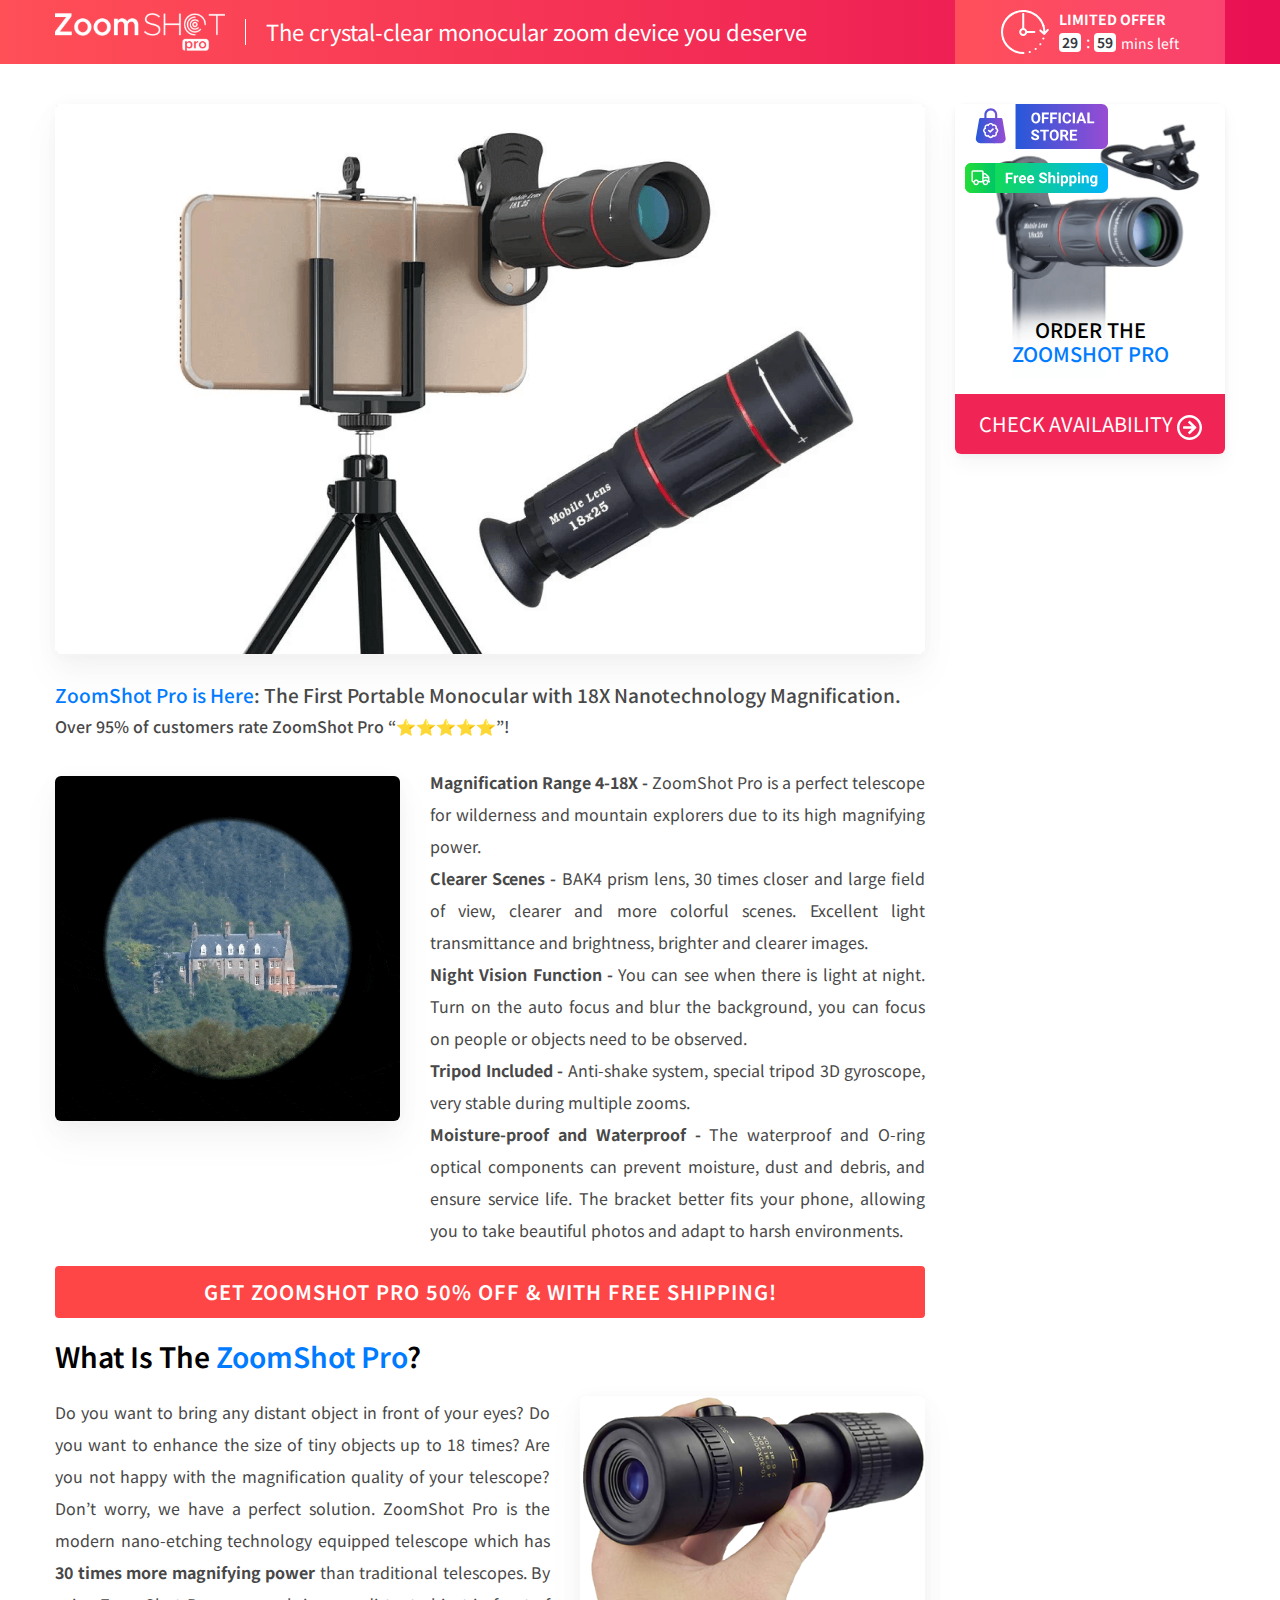
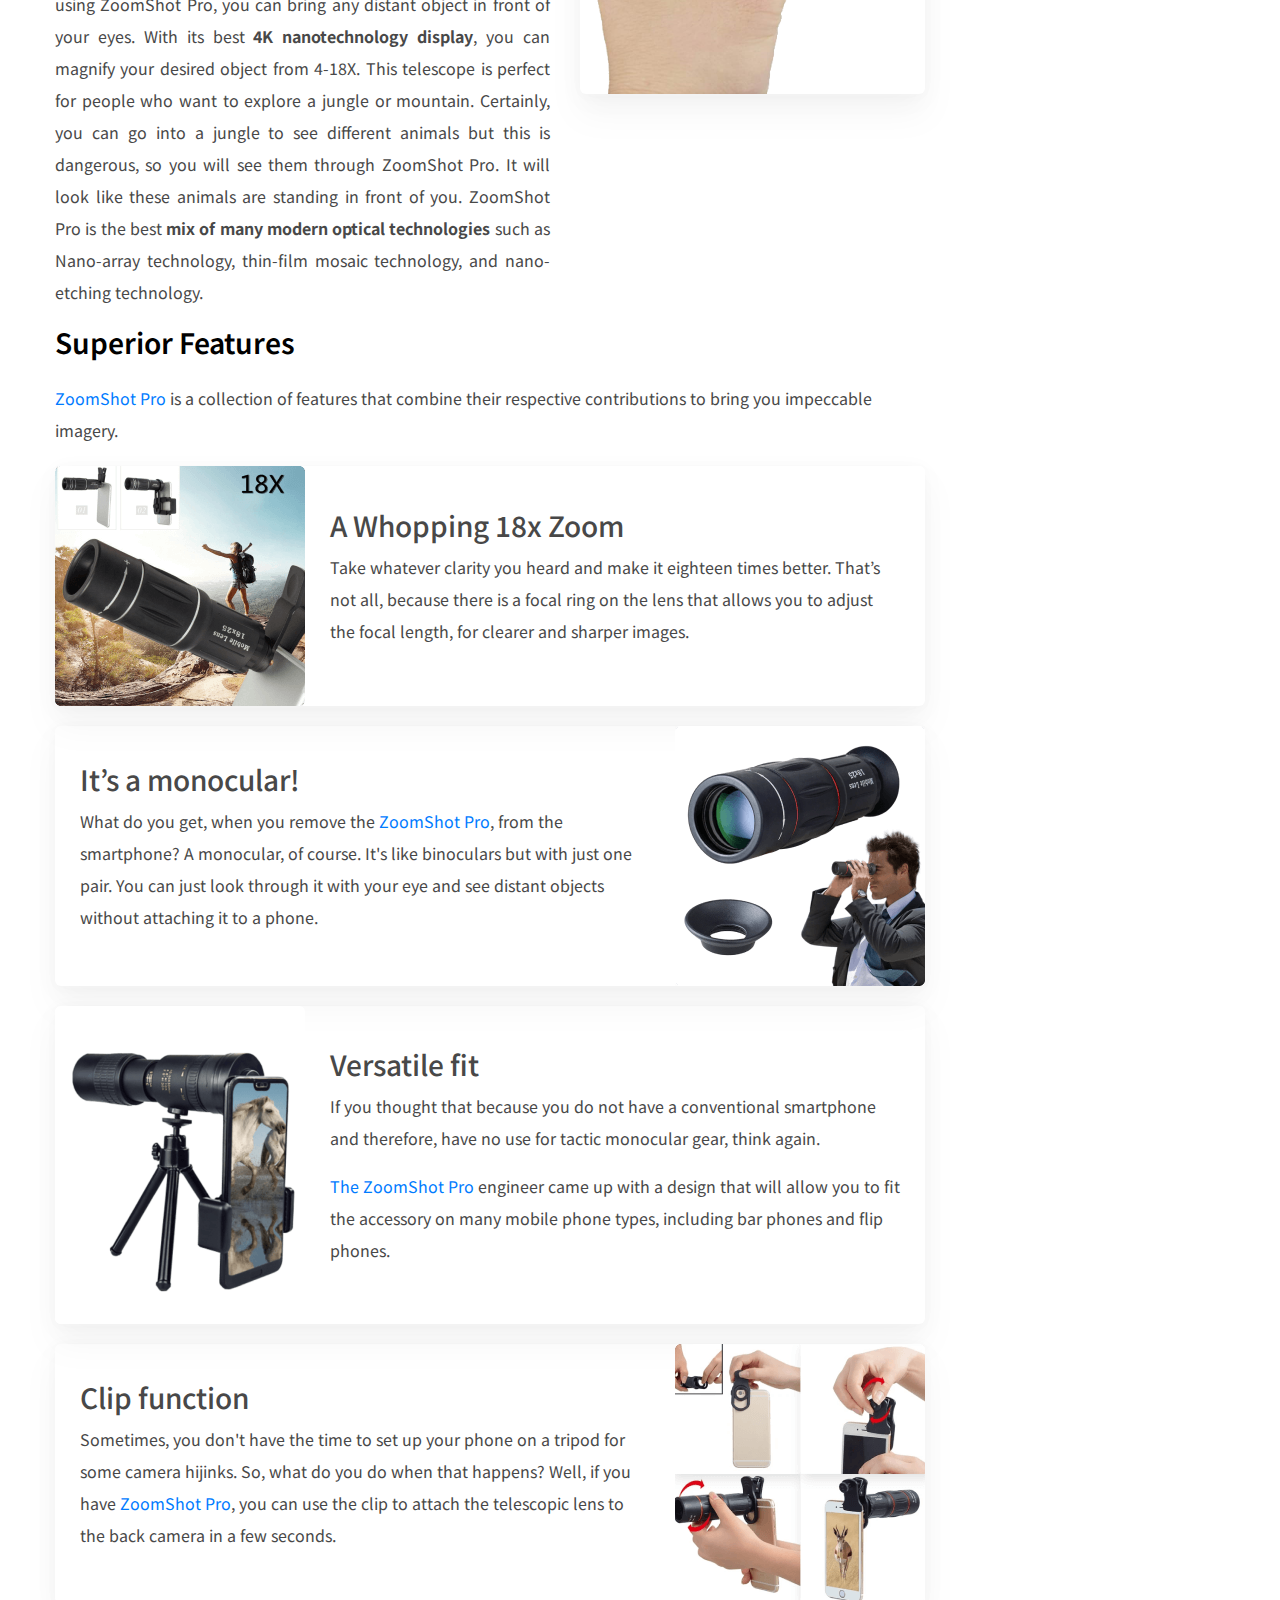
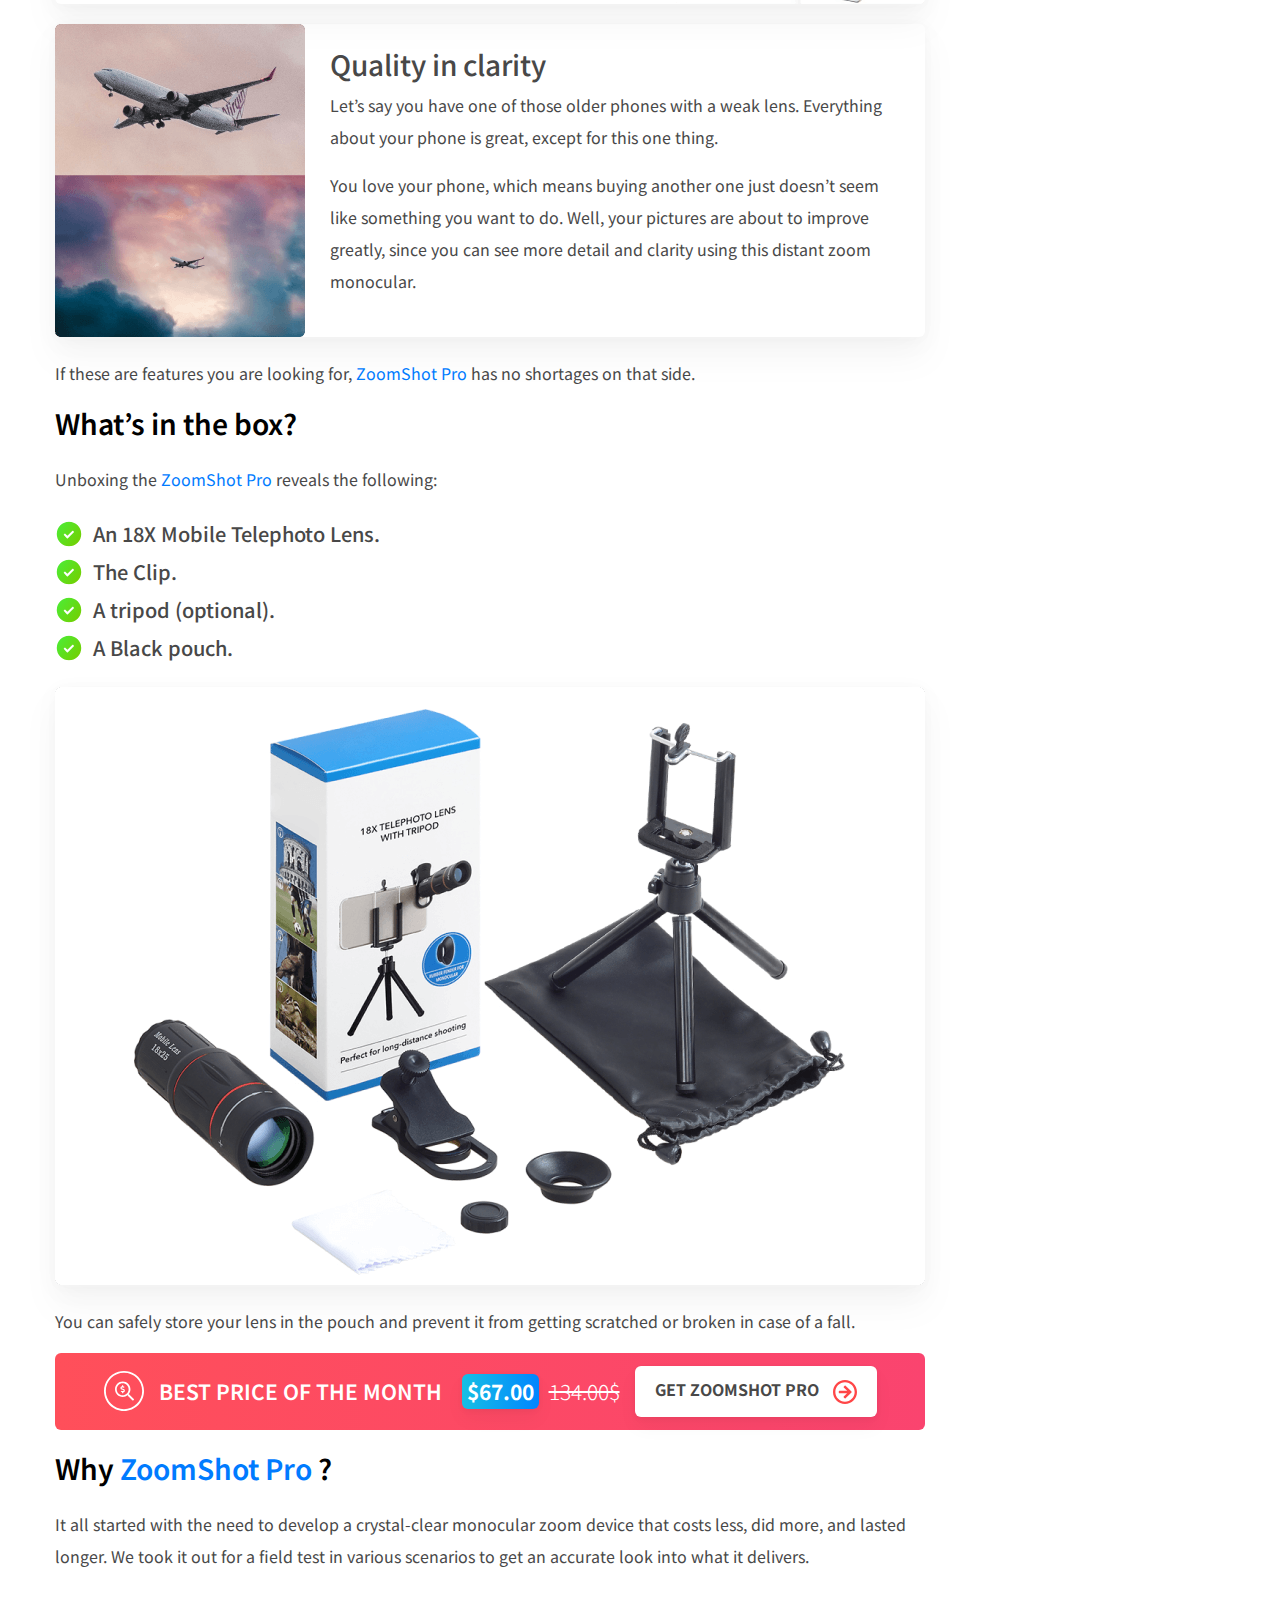
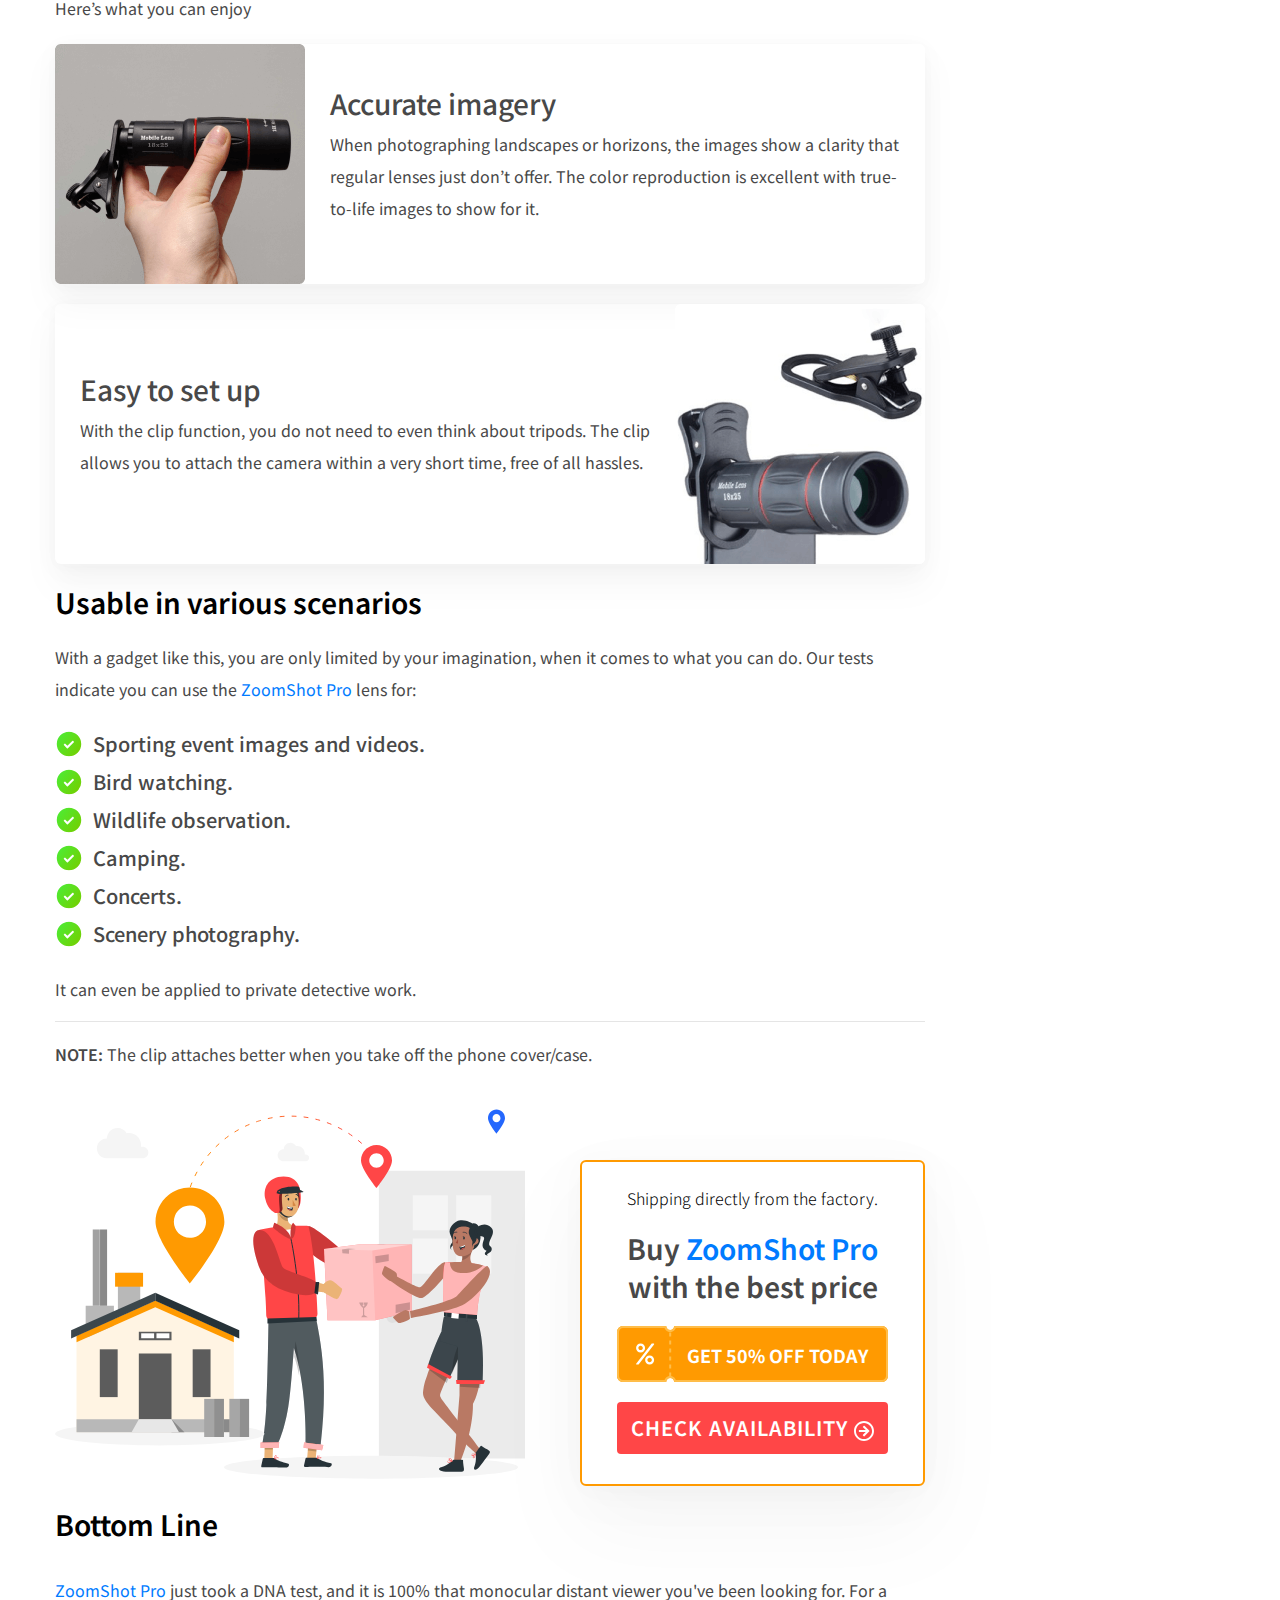
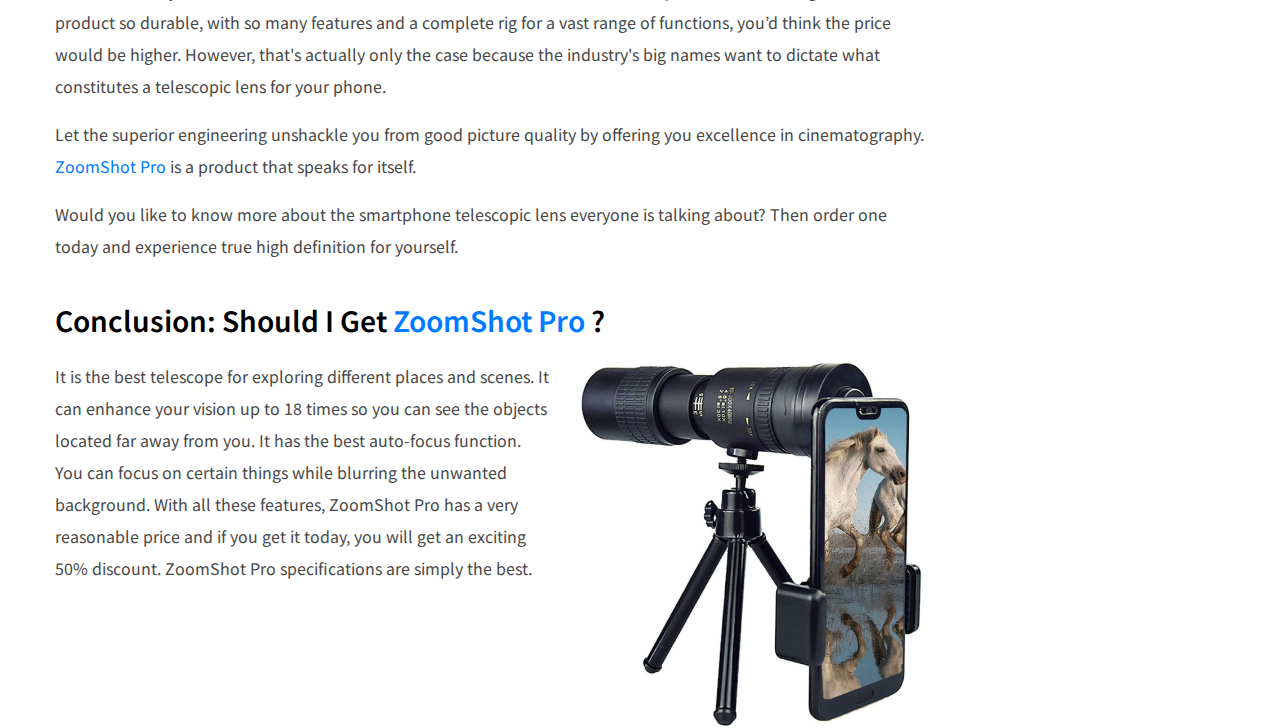
==== index.html @ 8a5909db "zoomshot design complete rest of banner section" ====
<!DOCTYPE html>
<html lang="en">

<head>
    <meta charset="UTF-8">
    <meta http-equiv="X-UA-Compatible" content="IE=edge">
    <meta name="viewport" content="width=device-width, initial-scale=1.0">
    <title>ZoomShot Pro is Here: The First Portable Monocular with 18X Nanotechnology Magnification</title>

    <link rel="icon" href="images/favicon.png">
    <link href="https://fonts.googleapis.com/css2?family=Noto+Sans+JP:wght@400;500&amp;display=swap" rel="stylesheet">
    <link rel="stylesheet" href="https://cdnjs.cloudflare.com/ajax/libs/animate.css/4.1.1/animate.min.css" />
    <link rel="stylesheet" href="https://maxcdn.bootstrapcdn.com/bootstrap/4.0.0/css/bootstrap.min.css"
        integrity="sha384-Gn5384xqQ1aoWXA+058RXPxPg6fy4IWvTNh0E263XmFcJlSAwiGgFAW/dAiS6JXm" crossorigin="anonymous">
    <link rel="stylesheet" href="https://cdnjs.cloudflare.com/ajax/libs/font-awesome/5.15.4/css/all.min.css">
    <link rel="stylesheet" href="style.css">
</head>

<body>
    <header class="header">
        <div class="container">
            <div class="row row_flex align-items-center">
                <div class="col-md-9">
                    <div class="header-left">
                        <img class="logo" src="images/logo.svg" alt="" srcset="">
                        <div class="banner-left-text">The crystal-clear monocular zoom device you deserve</div>
                    </div>
                </div>
                <div class="col-md-3">
                    <div class="counter-block">
                        <div class="media-box">
                            <img class="clock-left clock img-fluid" src="images/clock.svg" alt="">
                            <div class="media-body w-auto">
                                <div class="limited_text">Limited offer</div>
                                <div class="countdown">
                                    <div class="countdown-number">
                                        <span class="minutes">30</span>
                                    </div>
                                    <div class="colon">:</div>
                                    <div class="countdown-number">
                                        <span class="seconds">00</span>
                                    </div>
                                    <div class="left-minutes-text">mins left</div>
                                </div>
                            </div>
                        </div>

                    </div>
                </div>
            </div>
        </div>
    </header>



    <div class="content-wrapper" id="root-element">
        <div class="container">
            <div class="row">
                <div class="col-md-9">
                    <div class="header-content">
                        <a href="#">
                            <img class="img-responsive img-radius img-fluid" src="images/img_4.png" alt="" srcset="">
                        </a>
                    </div>
                    <div class="header-content-block">
                        <h1><a href="#" target="_blank">ZoomShot Pro is Here</a>: The First Portable Monocular
                            with 18X Nanotechnology Magnification. <span>Over 95% of customers rate ZoomShot Pro
                                “⭐⭐⭐⭐⭐”!</span></h1>

                    </div>



                    <div class="zoom-shot-features">
                        <div class="row">
                            <div class="col-md-5">
                                <div class="zoom-shot-img">
                                    <img class="img-fluid img-radius" src="images/zoomx18.gif" alt="" srcset="">
                                </div>
                            </div>
                            <div class="col-md-7">
                                <div class="zoom-feature">
                                    <div class="zoom-shot-feature-box">
                                        <span><strong>Magnification Range
                                                4-18X - </strong>ZoomShot Pro is a perfect telescope for wilderness and
                                            mountain explorers due to its
                                            high magnifying power.&nbsp;</span>
                                    </div>

                                    <div class="zoom-shot-feature-box">
                                        <span><strong>Clearer Scenes - </strong>BAK4 prism
                                            lens, 30 times closer and large field of view, clearer and more colorful
                                            scenes. Excellent light
                                            transmittance and brightness, brighter and clearer images.</span>
                                    </div>
                                    <div class="zoom-shot-feature-box">
                                        <span><strong>Night Vision Function - </strong>You
                                            can see when there is light at night. Turn on the auto focus and blur the
                                            background, you can focus
                                            on people or objects need to be observed.</span>
                                    </div>
                                    <div class="zoom-shot-feature-box">
                                        <span><strong>Tripod Included - </strong>Anti-shake
                                            system, special tripod 3D gyroscope, very stable during multiple
                                            zooms.</span>
                                    </div>
                                    <div class="zoom-shot-feature-box">
                                        <span><strong>Moisture-proof and
                                                Waterproof - </strong>The waterproof and O-ring optical components can
                                            prevent moisture, dust and
                                            debris, and ensure service life. The bracket better fits your phone,
                                            allowing you to take beautiful
                                            photos and adapt to harsh environments.</span>
                                    </div>

                                </div>
                            </div>
                            <div class="col-md-12">
                                <div class="btn-wrapper">
                                    <a href="#" target="_blank" class="btn btn-red">
                                        <span>Get ZoomShot Pro 50% Off &amp; with Free Shipping!</span>
                                    </a>
                                </div>
                            </div>
                        </div>
                    </div>

                    <div class="what-is-zoom-shot-pro">
                        <h2>What Is The <a href="#" target="_blank">ZoomShot Pro</a>?</h2>
                        <div class="row">
                            <div class="col-md-7">
                                <div class="what-content">
                                    <p>Do you want to bring any distant object in front of your eyes? Do you want to
                                        enhance the size of tiny
                                        objects up to 18 times? Are you not happy with the magnification quality of your
                                        telescope? Don’t worry,
                                        we have a perfect solution. ZoomShot Pro is the modern nano-etching technology
                                        equipped telescope which
                                        has <strong>30 times more magnifying power</strong> than traditional telescopes.
                                        By using ZoomShot Pro,
                                        you can bring any distant object in front of your eyes. With its best <strong>4K
                                            nanotechnology
                                            display</strong>, you can magnify your desired object from 4-18X. This
                                        telescope is perfect for people
                                        who want to explore a jungle or mountain. Certainly, you can go into a jungle to
                                        see different animals
                                        but this is dangerous, so you will see them through ZoomShot Pro. It will look
                                        like these animals are
                                        standing in front of you. ZoomShot Pro is the best <strong>mix of many modern
                                            optical
                                            technologies</strong> such as Nano-array technology, thin-film mosaic
                                        technology, and nano-etching
                                        technology.</p>
                                </div>
                            </div>

                            <div class="col-md-5">
                                <div class="what-img">
                                    <img src="images/ultrazoom-png.png" class="img-radius img-fluid" alt="" srcset="">
                                </div>
                            </div>
                        </div>
                    </div>


                    <div class="superior-features" id="observer">
                        <h2>Superior Features</h2>
                        <div class="section-text"><a href="#" target="_blank">ZoomShot Pro</a> is a collection
                            of features that
                            combine their respective contributions to bring you impeccable imagery.</div>



                        <div class="superior-features-box img-radius">
                            <div class="feature-img">
                                <img src="images/sp-feature-1.png" alt="" srcset="">
                            </div>
                            <div class="feature-content">
                                <h3>A Whopping 18x Zoom</h3>
                                <p>Take whatever clarity you heard and make it eighteen times better. That’s not all,
                                    because there is a focal ring on the lens that allows you to adjust the focal
                                    length, for clearer and sharper images.</p>
                            </div>
                        </div>
                        <div class="superior-features-box img-radius">
                            <div class="feature-content">
                                <h3>It’s a monocular!</h3>
                                <p>What do you get, when you remove the <a href="#">ZoomShot Pro</a>, from the
                                    smartphone? A monocular,
                                    of course. It's like binoculars but with just one pair. You can just look through it
                                    with your eye and see distant objects without attaching it to a phone.</p>
                            </div>
                            <div class="feature-img">
                                <img src="images/sp-feature-2.png" alt="" srcset="">
                            </div>
                        </div>
                        <div class="superior-features-box img-radius">
                            <div class="feature-img">
                                <img src="images/sp-feature-3.png" alt="" srcset="">
                            </div>
                            <div class="feature-content">
                                <h3>Versatile fit</h3>
                                <p>If you thought that because you do not have a conventional smartphone and therefore,
                                    have no use for tactic monocular gear, think again.</p>
                                <p><a href="#">The ZoomShot Pro</a> engineer came up with a design that will allow you
                                    to fit the accessory on many mobile phone types, including bar phones and flip
                                    phones.</p>
                            </div>
                        </div>
                        <div class="superior-features-box img-radius">
                            <div class="feature-content">
                                <h3>Clip function</h3>
                                <p>Sometimes, you don't have the time to set up your phone on a tripod for some camera
                                    hijinks. So, what do you do when that happens? Well, if you have <a
                                        href="#">ZoomShot Pro</a>, you can use the clip to attach the telescopic lens to
                                    the back camera in a few seconds.</p>
                            </div>
                            <div class="feature-img">
                                <img src="images/sp-feature-4.png" alt="" srcset="">
                            </div>
                        </div>
                        <div class="superior-features-box img-radius">
                            <div class="feature-img">
                                <img src="images/sp-feature-5.png" alt="" srcset="">
                            </div>
                            <div class="feature-content">
                                <h3>Quality in clarity</h3>
                                <p>Let’s say you have one of those older phones with a weak lens. Everything about your
                                    phone is great, except for this one thing.</p>
                                <p>You love your phone, which means buying another one just doesn’t seem like something
                                    you want to do. Well, your pictures are about to improve greatly, since you can see
                                    more detail and clarity using this distant zoom monocular.</p>
                            </div>
                        </div>

                        <p>If these are features you are looking for, <a href="#">ZoomShot Pro</a> has no shortages on
                            that side.</p>
                    </div>

                    <div class="whats-in-box">
                        <h2>What’s in the box?</h2>
                        <div class="section-text">Unboxing the <a href="#">ZoomShot Pro</a> reveals the following:</div>

                        <div class="what-in-box-item">
                            <div class="what-item">
                                <img src="images/cheked.svg" height="28px" alt="" srcset="">
                                <h6>An 18X Mobile Telephoto Lens.</h6>
                            </div>
                            <div class="what-item">
                                <img src="images/cheked.svg" height="28px" alt="" srcset="">
                                <h6>The Clip.</h6>
                            </div>
                            <div class="what-item">
                                <img src="images/cheked.svg" height="28px" alt="" srcset="">
                                <h6>A tripod (optional).</h6>
                            </div>
                            <div class="what-item">
                                <img src="images/cheked.svg" height="28px" alt="" srcset="">
                                <h6>A Black pouch.</h6>
                            </div>

                        </div>

                        <div class="what-in-box-img">
                            <img src="images/img_10.png" class="img-fluid img-radius" alt="" srcset="">
                        </div>
                        <div class="what-in-box">
                            <p>You can safely store your lens in the pouch and prevent it from getting scratched or
                                broken in case of a fall.</p>
                        </div>

                        <div class="best-price">
                            <div class="best-price-left">
                                <img class="best-price-img" src="images/best.svg" height="40px" alt="">
                                <div class="best-price-text">Best Price of the month</div>
                            </div>
                            <div class="best-price-right">
                                <div class="new-price">$67.00</div>
                                <div class="old-price">134.00$</div>
                                <a href="#" target="_blank" class="get-btn">
                                    Get ZoomShot Pro <img class="arrow-red" src="images/arrow_red.svg" height="24px"
                                        alt="">
                                </a>
                            </div>
                        </div>
                    </div>

                    <div class="why-zoom-shot-pro">
                        <h2>Why <a href="#">ZoomShot Pro</a> ?</h2>
                        <div class="section-text">It all started with the need to develop a crystal-clear monocular zoom
                            device that costs less, did more, and lasted longer. We took it out for a field test in
                            various scenarios to get an accurate look into what it delivers.</div>
                        <div class="section-text-2">Here’s what you can enjoy</div>



                        <div class="superior-features-box img-radius">
                            <div class="feature-img">
                                <img src="images/img_12.png" alt="" srcset="">
                            </div>
                            <div class="feature-content">
                                <h3>Accurate imagery</h3>
                                <p>When photographing landscapes or horizons, the images show a clarity that regular
                                    lenses just don’t offer. The color reproduction is excellent with true-to-life
                                    images to show for it.</p>
                            </div>
                        </div>
                        <div class="superior-features-box img-radius">
                            <div class="feature-content">
                                <h3>Easy to set up</h3>
                                <p>With the clip function, you do not need to even think about tripods. The clip allows
                                    you to attach the camera within a very short time, free of all hassles.</p>
                            </div>
                            <div class="feature-img">
                                <img src="images/img_13.png" alt="" srcset="">
                            </div>
                        </div>
                    </div>





                    <div class="various-scenarios">
                        <h2>Usable in various scenarios</h2>
                        <div class="section-text">With a gadget like this, you are only limited by your imagination,
                            when it comes to what you can do. Our tests indicate you can use the <a href="#">ZoomShot
                                Pro</a> lens for:</div>

                        <div class="what-in-box-item">
                            <div class="what-item">
                                <img src="images/cheked.svg" height="28px" alt="" srcset="">
                                <h6>Sporting event images and videos.</h6>
                            </div>
                            <div class="what-item">
                                <img src="images/cheked.svg" height="28px" alt="" srcset="">
                                <h6>Bird watching.</h6>
                            </div>
                            <div class="what-item">
                                <img src="images/cheked.svg" height="28px" alt="" srcset="">
                                <h6>Wildlife observation.</h6>
                            </div>
                            <div class="what-item">
                                <img src="images/cheked.svg" height="28px" alt="" srcset="">
                                <h6>Camping.</h6>
                            </div>
                            <div class="what-item">
                                <img src="images/cheked.svg" height="28px" alt="" srcset="">
                                <h6>Concerts.</h6>
                            </div>
                            <div class="what-item">
                                <img src="images/cheked.svg" height="28px" alt="" srcset="">
                                <h6>Scenery photography.</h6>
                            </div>

                        </div>


                        <div class="what-in-box" style="margin-top: 20px;">
                            <p>It can even be applied to private detective work.</p>
                        </div>
                        <hr>
                        <div class="what-in-box" style="margin-bottom: 20px;"><span
                                style="font-weight: 600;">NOTE:</span> The clip attaches better when you take off the
                            phone
                            cover/case.</div>
                    </div>



                    <div class="deliver-area">
                        <div class="row">
                            <div class="col-md-7">
                                <div class="deliver-img">
                                    <img class="img-fluid" src="images/delivery.svg" alt="" srcset="">
                                </div>
                            </div>

                            <div class="col-md-5">
                                <div class="deliver-right-content">
                                    <p>Shipping directly from the factory.</p>
                                    <h5>Buy <a href="#">ZoomShot Pro</a> with the best price</h5>
                                    <div class="coupon">
                                        <img src="images/cupon.svg" alt="" srcset="">
                                        <div class="coupon-text">GET 50% OFF TODAY</div>
                                    </div>

                                    <a href="#" target="_blank" class="btn btn-red">
                                        Check availability <img height="20px" src="images/arrow_circle.svg" alt="">
                                    </a>
                                </div>
                            </div>
                        </div>
                    </div>

                    <div class="bottom-line-area">
                        <h2 style="margin: 20px 0px 30px 0px;">Bottom Line</h2>
                        <div class="bottom-line-text-box">
                            <p><a href="#">ZoomShot Pro</a> just took a DNA test, and it is 100% that monocular distant
                                viewer you've
                                been looking for. For a product so durable, with so many features and a complete rig for
                                a vast range of functions, you’d think the price would be higher. However, that's
                                actually only the case because the industry's big names want to dictate what constitutes
                                a telescopic lens for your phone.</p>
                        </div>
                        <div class="bottom-line-text-box">
                            <p>Let the superior engineering unshackle you from good picture quality by offering you
                                excellence in cinematography. <a href="#">ZoomShot Pro</a> is a product that speaks for
                                itself.</p>
                        </div>
                        <div class="bottom-line-text-box" style="margin-bottom: 40px;">
                            <p>Would you like to know more about the smartphone telescopic lens everyone is talking
                                about? Then order one today and experience true high definition for yourself.</p>
                        </div>
                    </div>

                    <div class="conclusion-area">
                        <h2>Conclusion: Should I Get <a href="#">ZoomShot Pro</a> ?</h2>
                        <div class="row">
                            <div class="col-md-7">
                                <div class="conclusion-text">
                                    <p>It is the best telescope for exploring different places and scenes. It can
                                        enhance your vision up to 18 times so you can see the objects located far away
                                        from you. It has the best auto-focus function. You can focus on certain things
                                        while blurring the unwanted background. With all these features, ZoomShot Pro
                                        has a very reasonable price and if you get it today, you will get an exciting
                                        50% discount. ZoomShot Pro specifications are simply the best.</p>
                                </div>
                            </div>
                            <div class="col-md-5">
                                <div class="conclusion-img">
                                    <img class="img-fluid" src="images/phone-cam.jpg" alt="" srcset="">
                                </div>
                            </div>
                        </div>
                    </div>
                </div>


                <div class="col-md-3">
                    <div class="right-box">
                        <div class="right-box-bg-img">
                            <img src="images/right_img.png" alt="" srcset="">
                            <div class="right-box-absolute-img">
                                <img class="official-store" height="45px" src="images/official_store.svg" alt=""
                                    srcset="">
                                <img class="free-ship-img" height="30px" src="images/free_shipping.svg" alt=""
                                    srcset="">
                            </div>

                            <div class="order-text">
                                <h5>ORDER THE <br>
                                    <a href="#">ZOOMSHOT PRO</a>
                                </h5>
                            </div>
                        </div>

                        <div class="availability-wrapper">
                            <button class="available-btn">
                                <span>Check Availability</span>
                                <img src="images/arrow_circle.svg" height="25px" alt="" srcset="">
                            </button>
                        </div>
                    </div>
                </div>
            </div>
        </div>
    </div>

    <script src="js/main.js"></script>
</body>

</html>
---- style.css ----
* {
    margin: 0px;
    padding: 0px;
}

body, html {
    color: #484848;
    font-size: 16px;
    line-height: 2;
    font-family: 'Noto Sans JP', sans-serif;
    font-weight: 400;
}

h2 {
    font-weight: 600;
    font-size: 28px;
    line-height: 1.35;
    margin-bottom: 20px;
    color: #000;
}

.container {
    max-width: 1200px;
}

.header {
    background: linear-gradient( 90deg, #FF4F57 0%, #E91053 100%);
    width: 100%;
}

.row_flex {
    display: flex;
    align-items: center;
}

.header-left {
    display: flex;
    align-items: center;
}

.logo {
    padding-right: 20px;
}

.banner-left-text {
    font-size: 22px;
    line-height: 1.16;
    color: #FFFFFF;
    border-left: 1px solid #ffffff;
    padding-left: 20px;
}

.counter-block {
    display: flex;
    align-items: center;
    justify-content: center;
    background-color: #FF4F5A;
    background: linear-gradient( 90deg, #FF4F5A 0%, #FA446F 100%);
    padding: 10px 15px;
    height: 100%;
}

.media-box {
    display: flex;
    align-items: center;
}

.clock {
    width: 58px;
    padding-right: 10px;
}

.countdown {
    display: flex;
}

.limited_text {
    font-weight: bold;
    font-size: 14px;
    line-height: 1.14;
    text-transform: uppercase;
    color: #FFFFFF;
    margin-bottom: 5px;
}

.minutes {
    margin-right: 5px;
}

.countdown-number {
    display: inline-block;
}

.minutes, .seconds {
    border-radius: 4px;
    background-color: #ffffff;
    height: 19px;
    width: 22px;
    font-weight: 600;
    display: flex;
    align-items: center;
    justify-content: center;
    font-size: 14px;
    line-height: 1.14;
    text-align: center;
    text-transform: uppercase;
    color: #35373E;
}

.colon {
    color: #ffffff;
    line-height: 1;
    padding-right: 4px;
}

.left-minutes-text {
    font-size: 14px;
    line-height: 1.14;
    color: #FFFFFF;
    padding-left: 5px;
    margin-top: 3px;
}

.content-wrapper {
    padding-top: 40px;
}

.img-responsive {
    display: inline-block;
}

.img-radius {
    display: inline-block;
    border-radius: 6px;
    box-shadow: 0px 20px 33px rgb(124 124 124 / 7%), 0px 5.15789px 23.6106px rgb(124 124 124 / 4%), 0px 1.72654px 13.4516px rgb(124 124 124 / 2%);
}

.header-content-block {
    margin: 30px 0px;
}

.header-content-block h1 {
    font-size: 19px;
}

.header-content-block h1 span {
    margin-top: 10px;
    display: block;
    font-size: 16px;
}

.zoom-shot-feature-box {
    text-align: justify;
}

.zoom-shot-img img {
    margin-top: 10px;
}

.btn-wrapper {
    width: 100%;
    margin: 20px 0px;
}

.btn-red {
    width: 100%;
    background-color: #EB4C53;
    color: #fff;
    font-size: 20px;
    font-weight: 600;
    text-transform: uppercase;
    display: block;
    padding: 10px 0px;
    letter-spacing: 1px;
}

.btn-red:hover {
    color: #fff;
}

.what-is-zoom-shot-pro {
    width: 100%;
}

.what-content p {
    text-align: justify;
}

.superior-features {
    width: 100%;
}

.superior-features-box {
    width: 100%;
    display: flex;
    align-items: center;
    justify-content: center;
    /* padding: 20px 25px; */
    margin: 20px 0px;
}

.feature-content {
    padding: 20px 25px;
}

.what-in-box-item {
    margin-top: 20px;
}

.what-item {
    display: flex;
    align-items: center;
    padding: 5px 0px;
}

.what-item h6 {
    margin: 0;
    padding-left: 10px;
    font-size: 20px;
}

.what-in-box-img {
    margin: 20px 0px;
}

.best-price {
    background: linear-gradient( 90deg, #FF4F5A 0%, #FA446F 100%);
    border-radius: 6px;
    display: flex;
    align-items: center;
    justify-content: center;
    padding: 13px 10px;
    margin-bottom: 20px;
}
.best-price-left, .best-price-right{
    display: flex;
    align-items: center;
   
    
}

.best-price-img{
    display: inline-block;
    margin-right: 15px;
}
.best-price-text {
    font-weight: 600;
    font-size: 21px;
    line-height: 1.2;
    text-transform: uppercase;
    color: #FFFFFF;
}

.new-price {
    background-color: #16BFE4;
    background: linear-gradient(
90deg, #16BFE4 0%, #0185FF 100%);
    box-shadow: 0px 10px 20px rgb(0 0 0 / 4%), 0px 2px 6px rgb(0 0 0 / 4%), 0px 0px 1px rgb(0 0 0 / 4%);
    border-radius: 6px;
    font-weight: bold;
    font-size: 21px;
    line-height: 25px;
    text-transform: uppercase;
    color: #FFFFFF;
    padding: 5px;
    margin-left: 20px;
    margin-right: 10px;
    display: inline-block;
}

.old-price {
    font-weight: 300;
    font-size: 21px;
    line-height: 1.2;
    text-decoration-line: line-through;
    text-transform: uppercase;
    color: #FFFFFF;
    margin-right: 15px;
}
.get-btn {
    background: #FFFFFF;
    transition: all 0.3s;
    box-shadow: 0px 10px 20px rgb(0 0 0 / 4%), 0px 2px 6px rgb(0 0 0 / 4%), 0px 0px 1px rgb(0 0 0 / 4%);
    border-radius: 6px;
    padding: 14px 20px 13px;
    font-weight: bold;
    font-size: 16px;
    line-height: 1.2;
    text-align: center;
    text-transform: uppercase;
    color: #484848;
    white-space: nowrap;
    text-decoration: none;
}

.arrow-red{
    padding-left: 10px;
}

.section-text-2{
    margin: 20px 0px;
}



.deliver-right-content {
    background: #FFFFFF;
    border: 2px solid #FF9A01;
    box-sizing: border-box;
    box-shadow: 0px 41px 86px rgb(124 124 124 / 7%), 0px 9.15789px 47.6106px rgb(124 124 124 / 4%), 0px 2.72654px 27.4516px rgb(124 124 124 / 2%);
    border-radius: 6px;
    padding: 20px 35px 30px;
    margin-top: 70px;
    text-align: center;
}

.deliver-right-content p{
    font-weight: 300;
    font-size: 16px;
    color: #000000;
}

.deliver-right-content h5{
    font-weight: 600;
    font-size: 28px;
    line-height: 1.35;
    margin-top: 10px;
    margin-bottom: 20px;
}

.coupon{
    position: relative;
    margin-bottom: 20px;
}

.coupon-text{
    position: absolute;
    top: 50%;
    right: 20px;
    margin-top: -9px;
    font-weight: bold;
    font-size: 18px;
    line-height: 1.16;
    text-align: center;
    text-transform: uppercase;
    color: #FFFFFF;
}

.btn-red{
    background-color: #FF4647;
    font-size: 20px;
}



/* right-box style */

.right-box{
    position: relative;
    box-shadow: 0px 10px 20px rgb(0 0 0 / 4%), 0px 2px 6px rgb(0 0 0 / 4%), 0px 0px 1px rgb(0 0 0 / 4%);
    border-radius: 6px;
    padding-bottom: 30px;
    transition: all .6s ease-out;
}

.right-box-bg-img{
    position: relative;
    
}

.right-box-bg-img img{
    max-height: 320px;
}

.right-box-absolute-img{
    position: absolute;
    top: 0;
    left: 0;
    padding-left: 10px;
}
.official-store{
    margin-bottom: 10px;
}

.order-text{
    font-size: 18px;
    line-height: 1.33;
    text-align: center;
    text-transform: uppercase;
    color: #000000;
    position: absolute;
    font-weight: 500;
    bottom: 50px;
    width: 100%;
    padding-left: 10px;
    padding-right: 10px;
}
.availability-wrapper{
    position: absolute;
    bottom: 0;
    left: 0;
    right: 0;
    width: 100%;
}

.available-btn{
    width: 100%;
    background-color: #F12555;
    border: none;
    color: #fff;
    text-transform: uppercase;
    padding: 10px 5px;
    border-radius: 0px 0px 6px 6px;
    font-size: 20px;
}

.active{
    position: fixed;
    top: 2%;
    transition: all .6s ease-out;
}



@media only screen and (max-width: 767px) {
    .banner-left-text {
        display: none;
    }
    .row_flex {
        display: flex;
        align-items: center;
        flex-direction: row;
    }
    .btn-wrapper {
        width: 100%;
        margin: 20px 0px;
        overflow: hidden;
    }
    .superior-features-box {
        width: 100%;
        display: flex;
        flex-direction: column;
        
        margin: 20px 0px;
    }
}
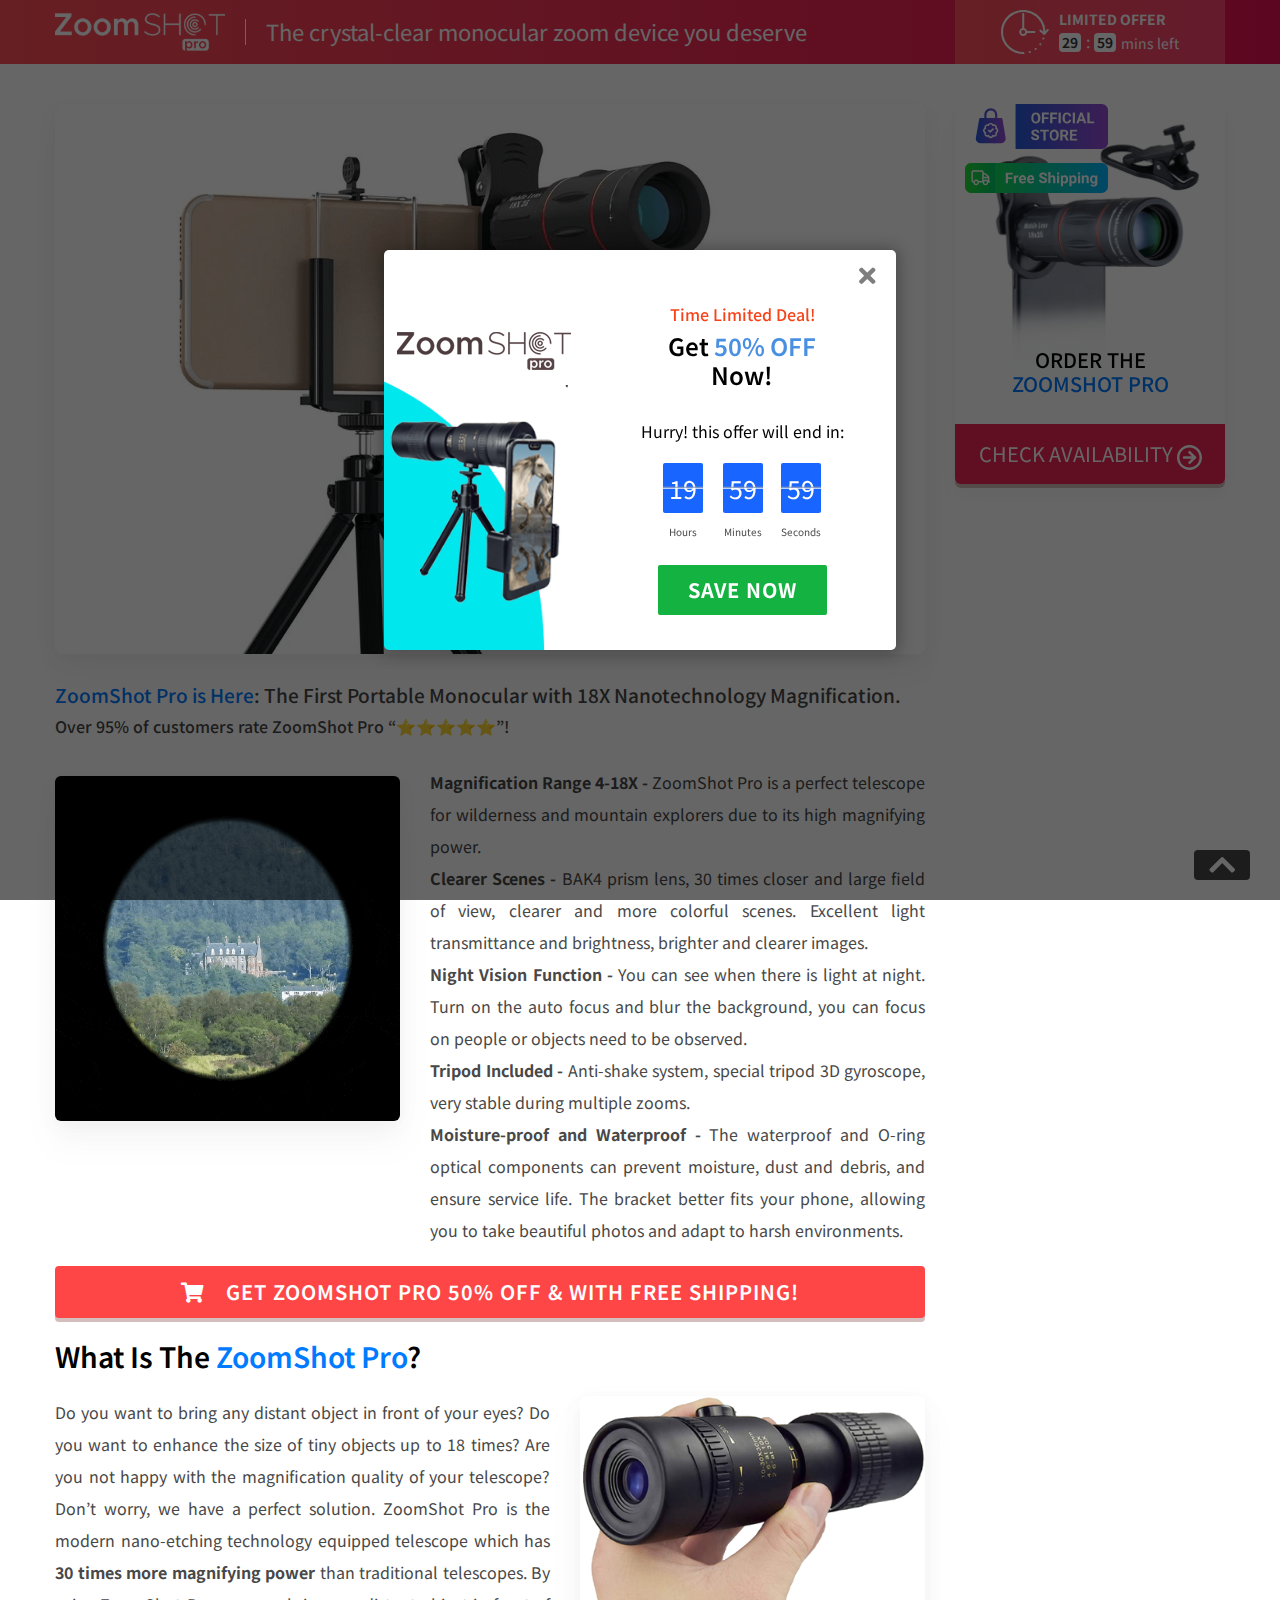
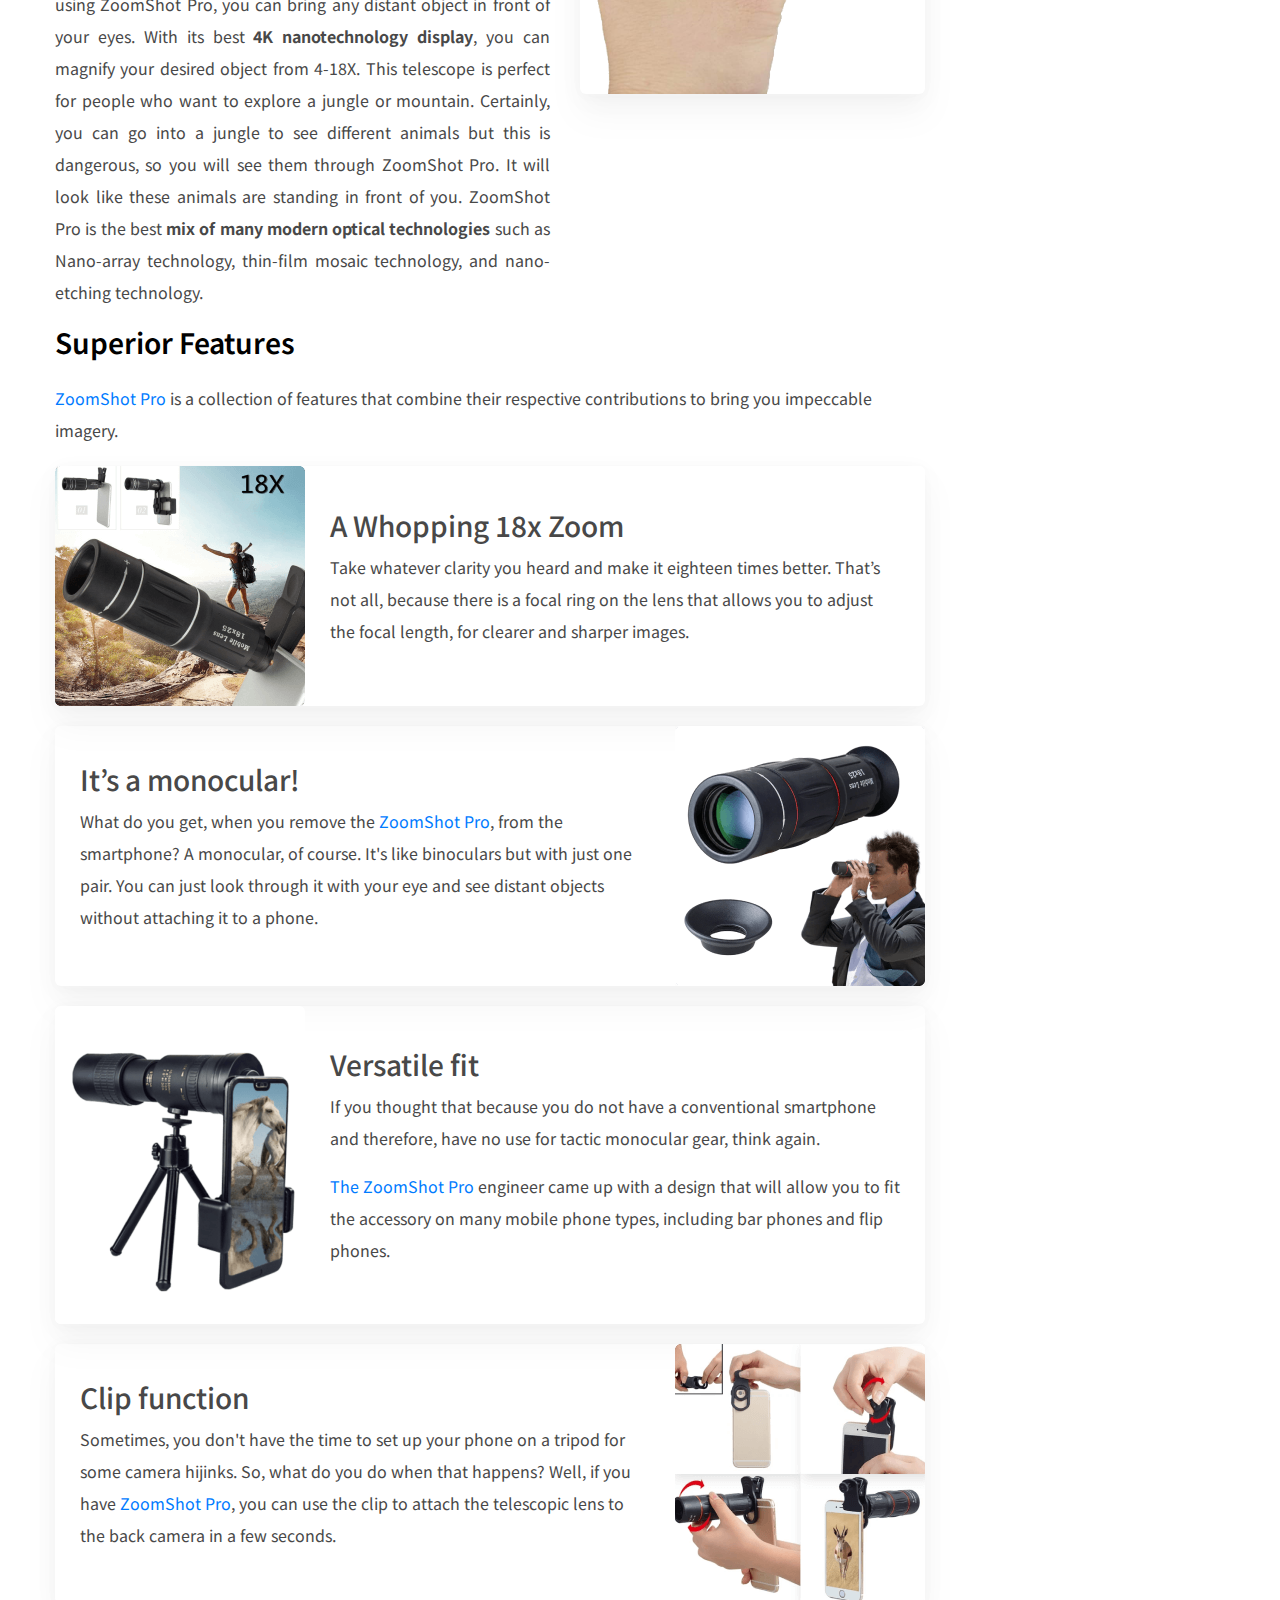
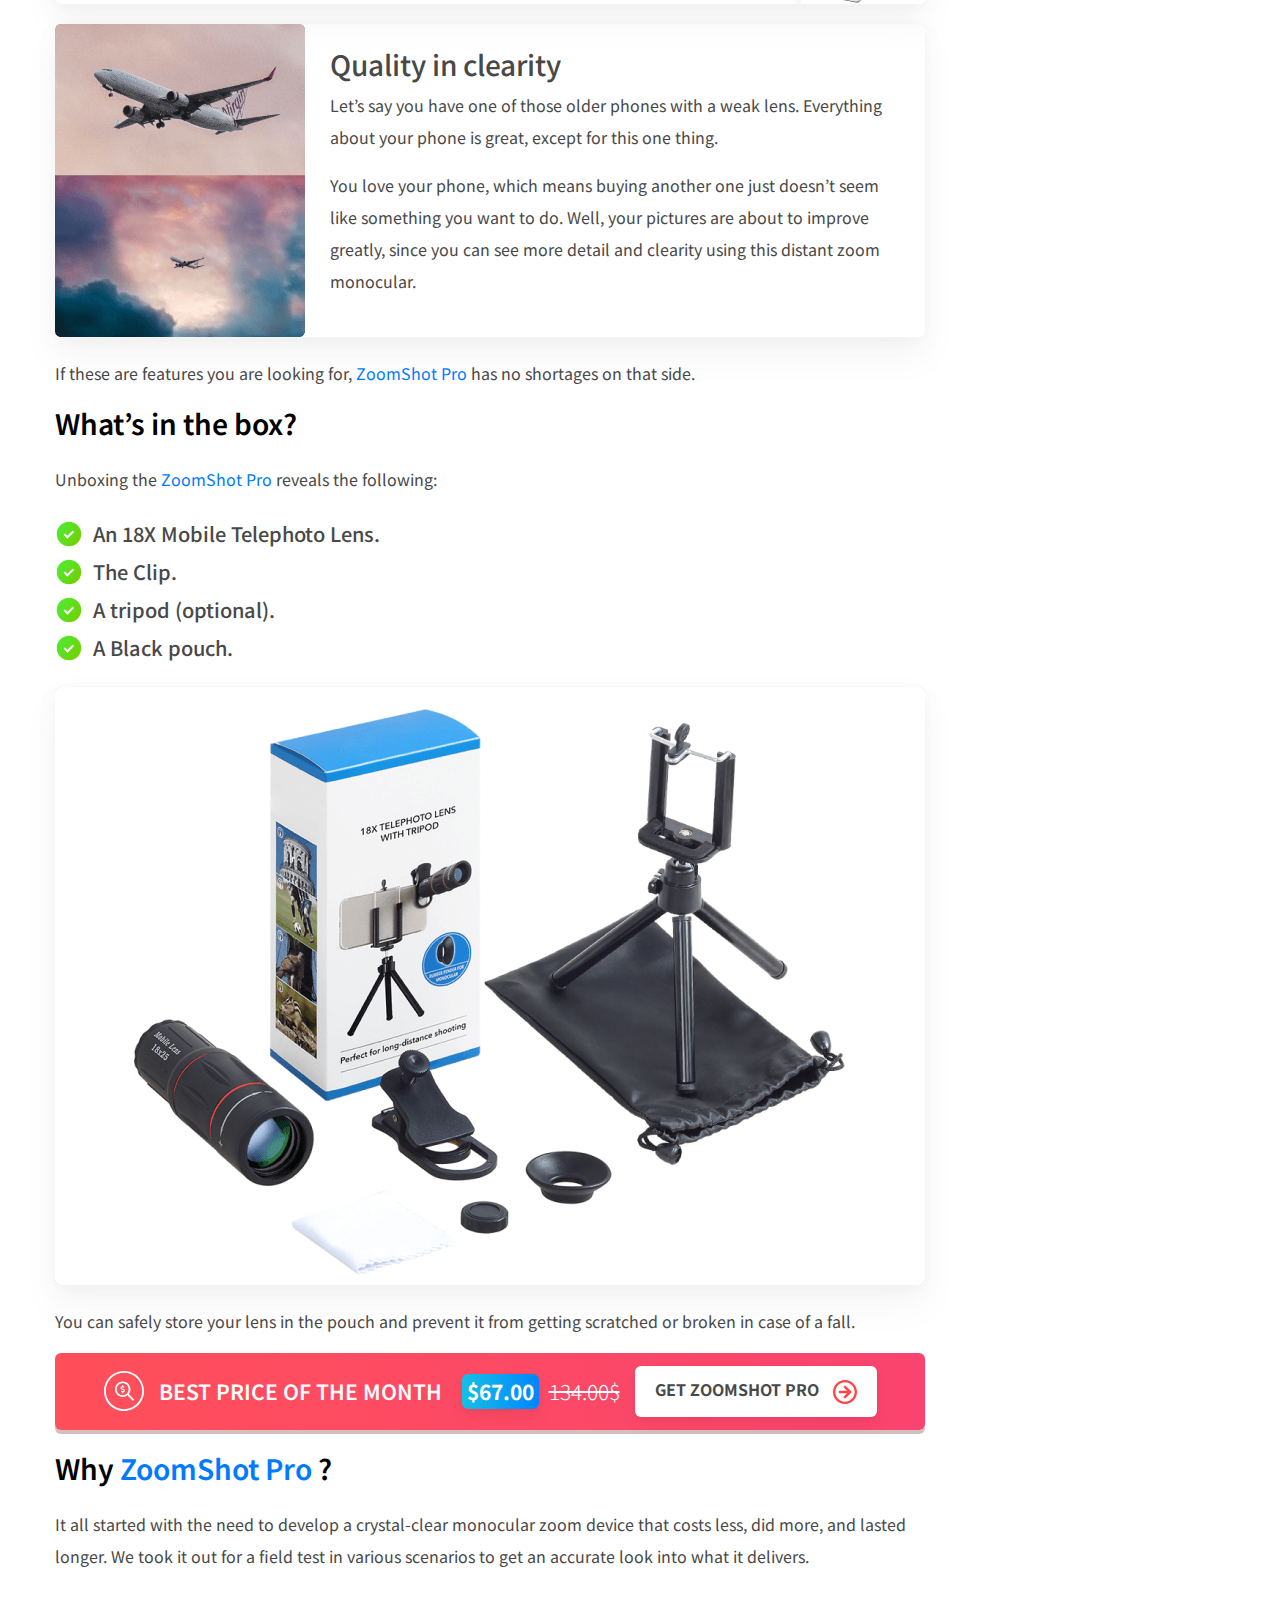
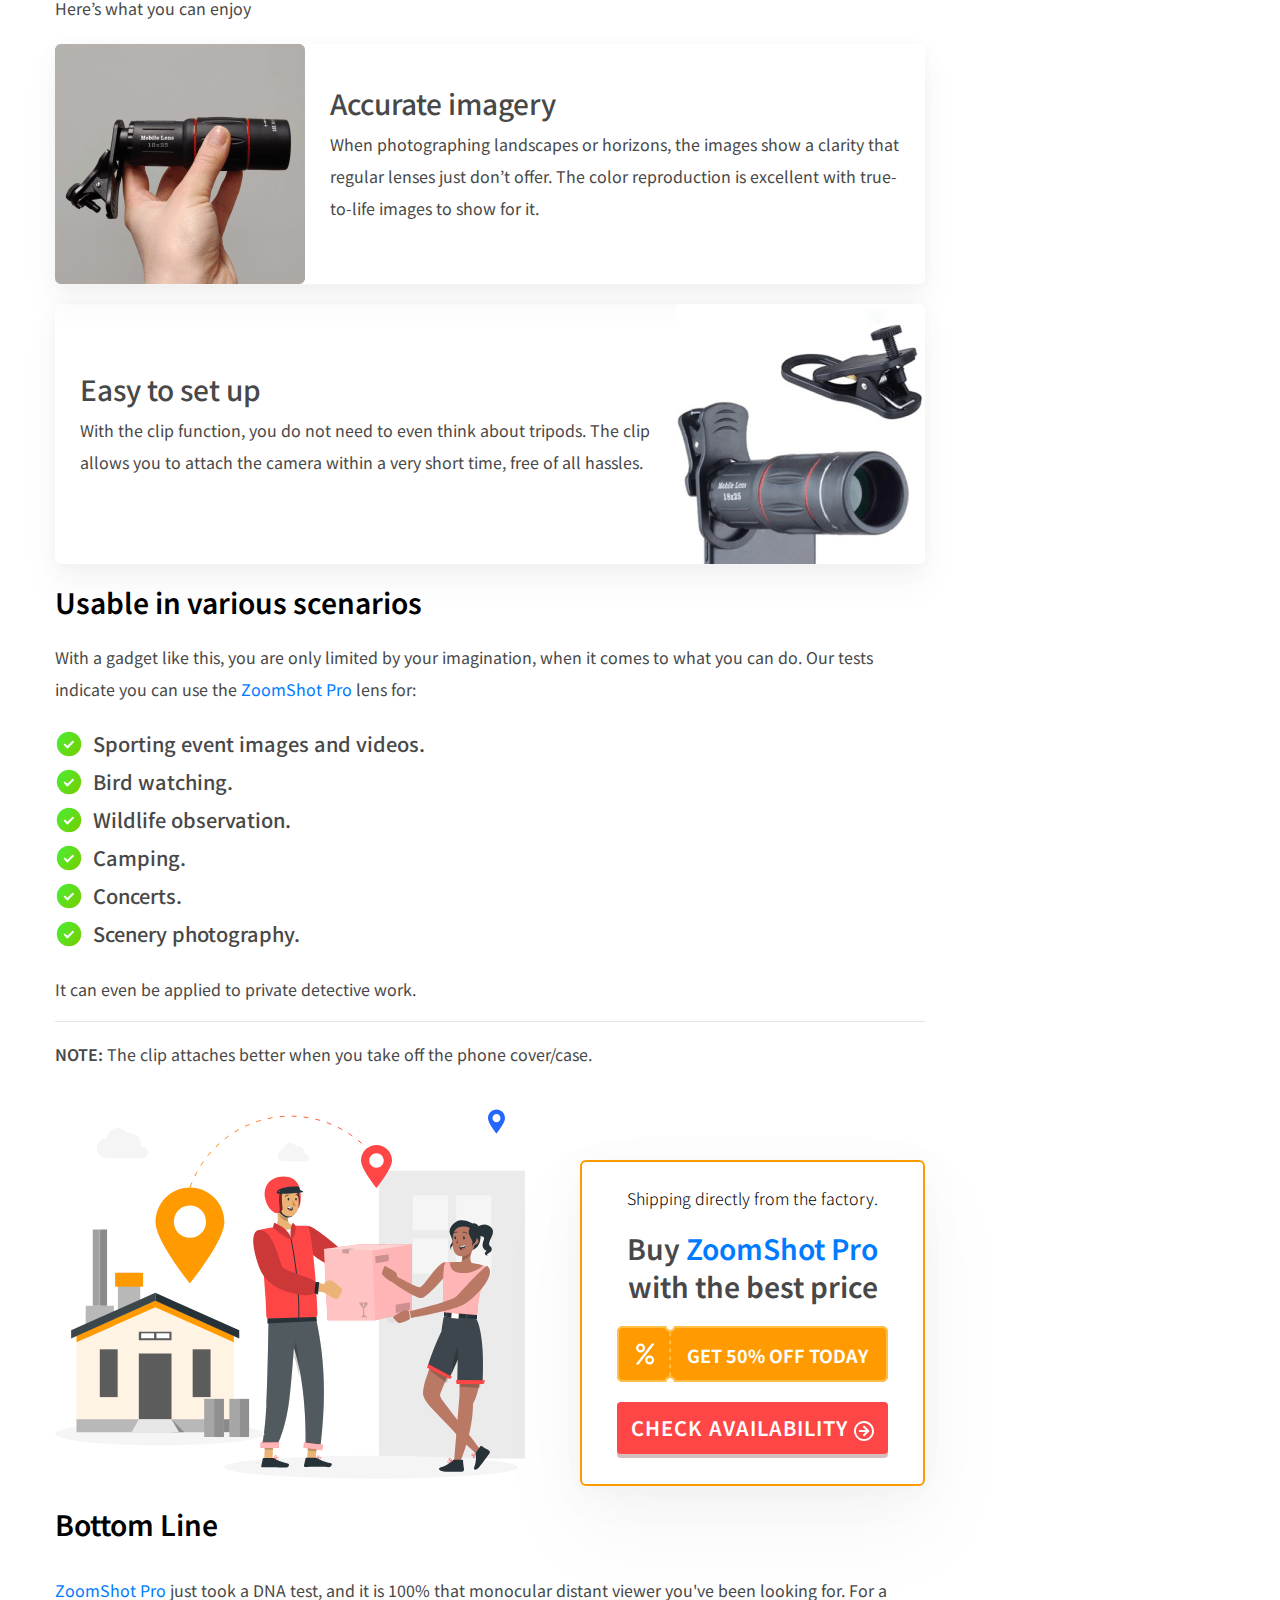
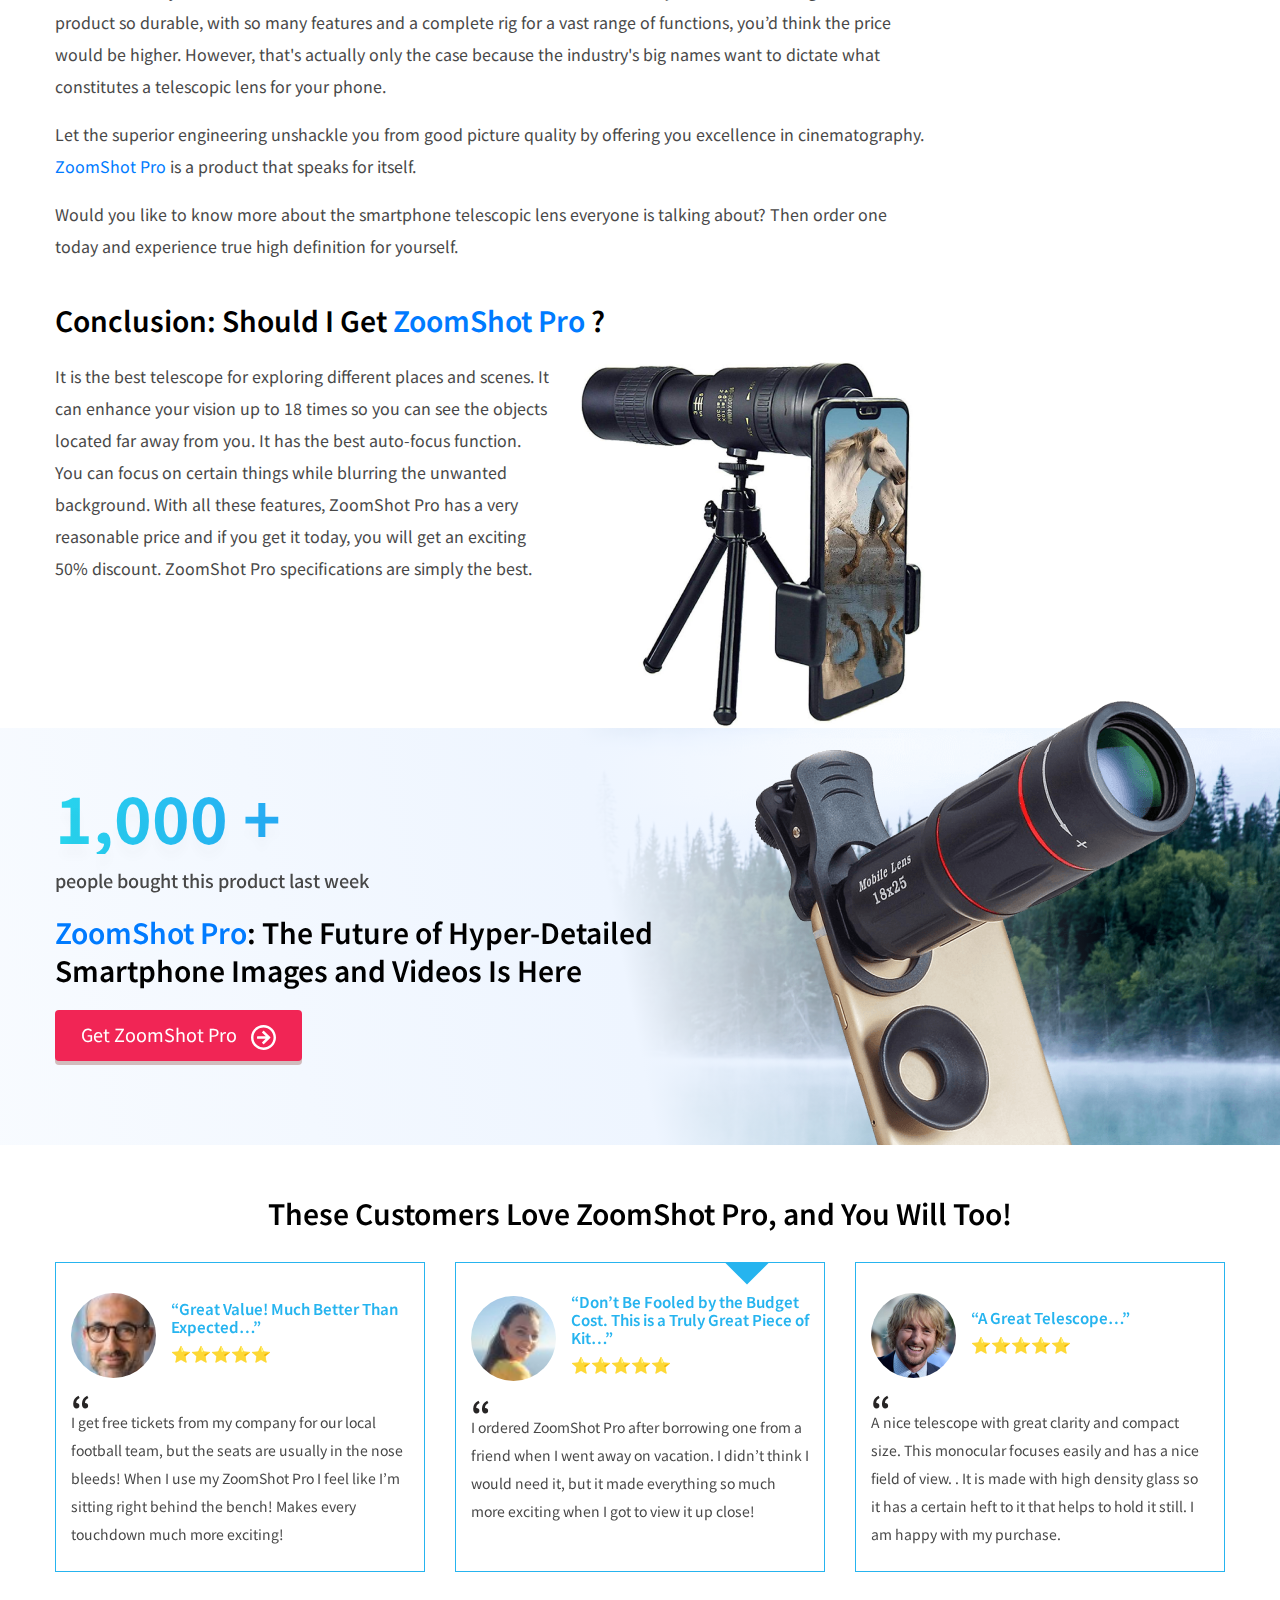
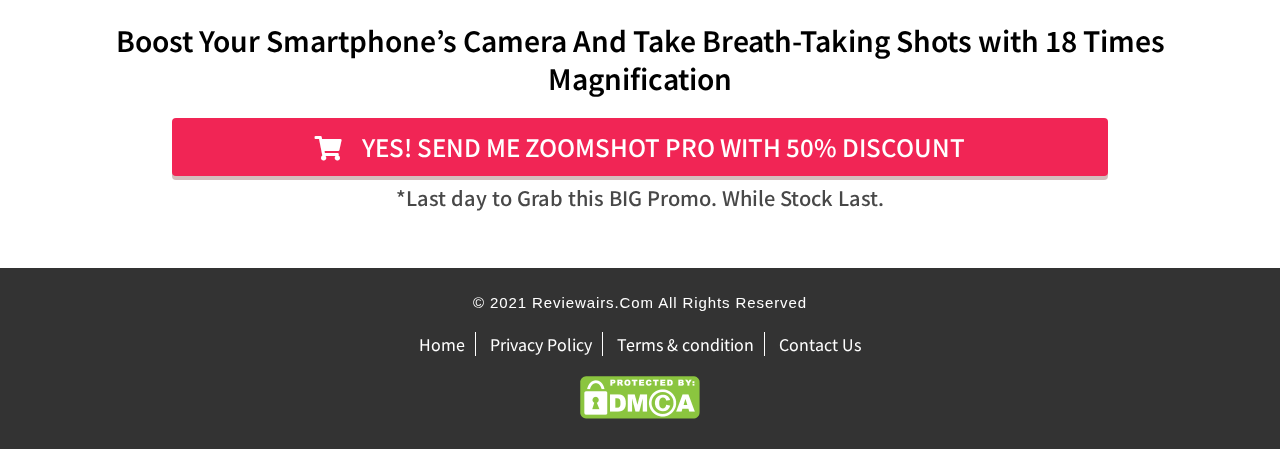
==== commit b882ff59: "almost done zhomshot pro" ====
--- a/index.html
+++ b/index.html
@@ -66,10 +66,7 @@
                         <h1><a href="#" target="_blank">ZoomShot Pro is Here</a>: The First Portable Monocular
                             with 18X Nanotechnology Magnification. <span>Over 95% of customers rate ZoomShot Pro
                                 “⭐⭐⭐⭐⭐”!</span></h1>
-
-                    </div>
-
-
+                    </div>
 
                     <div class="zoom-shot-features">
                         <div class="row">
@@ -118,6 +115,7 @@
                             <div class="col-md-12">
                                 <div class="btn-wrapper">
                                     <a href="#" target="_blank" class="btn btn-red">
+                                        <span style="padding-right: 15px;"><i class="fas fa-shopping-cart"></i></span>
                                         <span>Get ZoomShot Pro 50% Off &amp; with Free Shipping!</span>
                                     </a>
                                 </div>
@@ -163,7 +161,7 @@
                     </div>
 
 
-                    <div class="superior-features" id="observer">
+                    <div class="superior-features">
                         <h2>Superior Features</h2>
                         <div class="section-text"><a href="#" target="_blank">ZoomShot Pro</a> is a collection
                             of features that
@@ -224,12 +222,12 @@
                                 <img src="images/sp-feature-5.png" alt="" srcset="">
                             </div>
                             <div class="feature-content">
-                                <h3>Quality in clarity</h3>
+                                <h3>Quality in clearity</h3>
                                 <p>Let’s say you have one of those older phones with a weak lens. Everything about your
                                     phone is great, except for this one thing.</p>
                                 <p>You love your phone, which means buying another one just doesn’t seem like something
                                     you want to do. Well, your pictures are about to improve greatly, since you can see
-                                    more detail and clarity using this distant zoom monocular.</p>
+                                    more detail and clearity using this distant zoom monocular.</p>
                             </div>
                         </div>
 
@@ -292,8 +290,6 @@
                             various scenarios to get an accurate look into what it delivers.</div>
                         <div class="section-text-2">Here’s what you can enjoy</div>
 
-
-
                         <div class="superior-features-box img-radius">
                             <div class="feature-img">
                                 <img src="images/img_12.png" alt="" srcset="">
@@ -317,10 +313,6 @@
                         </div>
                     </div>
 
-
-
-
-
                     <div class="various-scenarios">
                         <h2>Usable in various scenarios</h2>
                         <div class="section-text">With a gadget like this, you are only limited by your imagination,
@@ -352,9 +344,7 @@
                                 <img src="images/cheked.svg" height="28px" alt="" srcset="">
                                 <h6>Scenery photography.</h6>
                             </div>
-
-                        </div>
-
+                        </div>
 
                         <div class="what-in-box" style="margin-top: 20px;">
                             <p>It can even be applied to private detective work.</p>
@@ -435,10 +425,8 @@
                         </div>
                     </div>
                 </div>
-
-
                 <div class="col-md-3">
-                    <div class="right-box">
+                    <div class="right-box active">
                         <div class="right-box-bg-img">
                             <img src="images/right_img.png" alt="" srcset="">
                             <div class="right-box-absolute-img">
@@ -453,19 +441,226 @@
                                     <a href="#">ZOOMSHOT PRO</a>
                                 </h5>
                             </div>
-                        </div>
-
-                        <div class="availability-wrapper">
-                            <button class="available-btn">
-                                <span>Check Availability</span>
-                                <img src="images/arrow_circle.svg" height="25px" alt="" srcset="">
-                            </button>
+                            <div class="availability-wrapper">
+                                <button class="available-btn">
+                                    <span>Check Availability</span>
+                                    <img src="images/arrow_circle.svg" height="25px" alt="" srcset="">
+                                </button>
+                            </div>
+                        </div>
+
+
+                    </div>
+                </div>
+            </div>
+
+
+
+        </div>
+        <div class="banner-area" id="observer">
+            <div class="banner-inner-bg">
+                <div class="container">
+                    <div class="row">
+                        <div class="col-md-7">
+                            <div class="banner-left-content">
+                                <h1>1,000 +</h1>
+                                <p>people bought this product last week</p>
+                                <h2><a href="#" target="_blank">ZoomShot Pro</a>: The Future of Hyper-Detailed
+                                    Smartphone Images and Videos Is Here</h2>
+                                <div class="banner-left-btn">
+                                    <a href="#" target="_blank" class="btn banner-btn">
+                                        Get ZoomShot Pro <img class="arrow_circle" height="25px"
+                                            src="images/arrow_circle.svg" alt="">
+                                    </a>
+                                </div>
+                            </div>
+                        </div>
+
+                        <div class="col-md-5">
+                            <div class="banner-right-img">
+                                <img class="img-fluid" src="images/banner-product.png" alt="" srcset="">
+                            </div>
+                        </div>
+                    </div>
+                </div>
+            </div>
+        </div>
+
+
+        <div class="review-area">
+            <div class="container">
+                <div class="row">
+                    <div class="col-md-12">
+                        <div class="review-title">
+                            <h2>These Customers Love ZoomShot Pro, and You Will Too!</h2>
+                        </div>
+                    </div>
+                </div>
+                <div class="row">
+                    <div class="col-md-4">
+                        <div class="review-box">
+                            <div class="review-top">
+                                <img class="review-img img-fluid" src="images/review1.png" alt="" srcset="">
+                                <div class="review-heading">
+                                    <h5>“Great Value! Much Better Than Expected…”</h5>
+                                    <h6>⭐⭐⭐⭐⭐</h6>
+                                </div>
+                            </div>
+                            <div class="review-bottom">
+                                <p><span class="quotes">“</span> I get free tickets from my company for our local
+                                    football team, but the seats are usually in the nose bleeds! When I use my ZoomShot
+                                    Pro I feel like I’m sitting right behind the bench! Makes every touchdown much more
+                                    exciting!</p>
+                            </div>
+                        </div>
+                    </div>
+
+                    <div class="col-md-4">
+                        <div class="review-box">
+                            <div class="review-top">
+                                <img class="review-img img-fluid" src="images/review2.png" alt="" srcset="">
+                                <div class="review-heading">
+                                    <h5>“Don’t Be Fooled by the Budget Cost. This is a Truly Great Piece of Kit…”</h5>
+                                    <h6>⭐⭐⭐⭐⭐</h6>
+                                </div>
+                            </div>
+                            <div class="review-bottom">
+                                <p><span class="quotes">“</span> I ordered ZoomShot Pro after borrowing one from a
+                                    friend when I went away on vacation. I didn’t think I would need it, but it made
+                                    everything so much more exciting when I got to view it up close!</p>
+                            </div>
+
+                            <div class="rotate-box"></div>
+                        </div>
+                    </div>
+
+                    <div class="col-md-4">
+                        <div class="review-box">
+                            <div class="review-top">
+                                <img class="review-img img-fluid" src="images/review3.png" alt="" srcset="">
+                                <div class="review-heading">
+                                    <h5>“A Great Telescope…”</h5>
+                                    <h6>⭐⭐⭐⭐⭐</h6>
+                                </div>
+                            </div>
+                            <div class="review-bottom">
+                                <p><span class="quotes">“</span> A nice telescope with great clarity and compact size.
+                                    This monocular focuses easily
+                                    and has a nice field of view. . It is made with high density glass so it has a
+                                    certain heft to it that helps to hold it still. I am happy with my purchase.</p>
+                            </div>
                         </div>
                     </div>
                 </div>
             </div>
         </div>
     </div>
+
+    <div class="boost">
+        <div class="container">
+            <div class="row">
+                <div class="col-md-12">
+                    <div class="boost-content">
+                        <h2>Boost Your Smartphone’s Camera And Take Breath-Taking Shots with 18 Times Magnification</h2>
+                        <div class="boost-btn-wrapper">
+                            <button class="btn boost-btn"> <span style="padding-right: 15px;"><i
+                                        class="fas fa-shopping-cart"></i></span> Yes! Send me ZoomShot Pro with 50%
+                                Discount</button>
+                        </div>
+
+                        <h5>*Last day to Grab this BIG Promo. While Stock Last.</h5>
+                    </div>
+                </div>
+            </div>
+        </div>
+    </div>
+
+
+
+
+    <footer class="footer">
+        <div class="container">
+            <div class="row">
+                <div class="col-md-12">
+                    <p class="top-text">
+                        © 2021 Reviewairs.Com All Rights Reserved
+                    </p>
+
+                    <div class="footer-menu">
+                        <ul>
+                            <li><a href="index.html">Home</a></li>
+                            <li><a href="privacy.html">Privacy Policy</a></li>
+                            <li><a href="terms&condition.html">Terms & condition</a></li>
+                            <li><a href="contact-us.html">Contact Us</a></li>
+
+
+                        </ul>
+                    </div>
+                    <div class="footer-img">
+                        <img src="images/footer-image.png" alt="" srcset="">
+                    </div>
+                </div>
+            </div>
+        </div>
+    </footer>
+
+
+
+
+
+    <div class="popup-card">
+        <div class="popup-card-header">
+            <i class="fas fa-times close"></i>
+        </div>
+
+        <div class="popup-card-body">
+            <div class="card-left">
+                <img src="images/popup-logo.png" alt="" srcset="">
+                <img class="img-fluid" src="images/popup-product.png" alt="" srcset="">
+            </div>
+
+            <div class="card-right">
+                <h6>Time Limited Deal!</h6>
+                <h4>Get <span class="popup-hightlight">50% OFF</span> <br> Now!</h4>
+                <p>Hurry! this offer will end in:</p>
+
+
+                <div class="popup-timer">
+                    <div class="popup-hours">
+                        <div class="mid-border"></div>
+                        <div class="hour-time">00</div>
+                        <span class="times">Hours</span>
+                    </div>
+                    <div class="popup-minutes">
+                        <div class="mid-border"></div>
+                        <div class="minute-time">00</div>
+                        <span class="times">Minutes</span>
+                    </div>
+                    <div class="popup-seconds">
+                        <div class="mid-border"></div>
+                        <div class="second-time">00</div>
+                        <span class="times">Seconds</span>
+                    </div>
+                </div>
+
+                <div class="save-now-btn-wrapper">
+                    <button class="save-now">SAVE NOW</button>
+                </div>
+            </div>
+        </div>
+    </div>
+    
+
+    <div class="overlay"></div>
+
+
+    <button onclick="topFunction()" id="myBtn" title="Go to top"><i class="fas fa-chevron-up"></i></button>
+
+
+
+
+
+
 
     <script src="js/main.js"></script>
 </body>
--- a/style.css
+++ b/style.css
@@ -11,6 +11,11 @@
     font-weight: 400;
 }
 
+a, a:hover {
+    text-decoration: none;
+    /* color: #fff; */
+}
+
 h2 {
     font-weight: 600;
     font-size: 28px;
@@ -42,6 +47,10 @@
     padding-right: 20px;
 }
 
+.banner-left-btn a:hover {
+    color: #fff;
+}
+
 .banner-left-text {
     font-size: 22px;
     line-height: 1.16;
@@ -172,6 +181,8 @@
     display: block;
     padding: 10px 0px;
     letter-spacing: 1px;
+    /* box-shadow: 1px 10px 26px -5px rgba(0, 0, 0, 0.76); */
+    box-shadow: 0px 4px 0px 0px #c3a3a3b8;
 }
 
 .btn-red:hover {
@@ -231,18 +242,19 @@
     justify-content: center;
     padding: 13px 10px;
     margin-bottom: 20px;
-}
-.best-price-left, .best-price-right{
-    display: flex;
-    align-items: center;
-   
-    
-}
-
-.best-price-img{
+    box-shadow: 0px 4px 0px 0px #c3a3a3b8;
+}
+
+.best-price-left, .best-price-right {
+    display: flex;
+    align-items: center;
+}
+
+.best-price-img {
     display: inline-block;
     margin-right: 15px;
 }
+
 .best-price-text {
     font-weight: 600;
     font-size: 21px;
@@ -253,8 +265,7 @@
 
 .new-price {
     background-color: #16BFE4;
-    background: linear-gradient(
-90deg, #16BFE4 0%, #0185FF 100%);
+    background: linear-gradient( 90deg, #16BFE4 0%, #0185FF 100%);
     box-shadow: 0px 10px 20px rgb(0 0 0 / 4%), 0px 2px 6px rgb(0 0 0 / 4%), 0px 0px 1px rgb(0 0 0 / 4%);
     border-radius: 6px;
     font-weight: bold;
@@ -277,6 +288,7 @@
     color: #FFFFFF;
     margin-right: 15px;
 }
+
 .get-btn {
     background: #FFFFFF;
     transition: all 0.3s;
@@ -293,15 +305,13 @@
     text-decoration: none;
 }
 
-.arrow-red{
+.arrow-red {
     padding-left: 10px;
 }
 
-.section-text-2{
+.section-text-2 {
     margin: 20px 0px;
 }
-
-
 
 .deliver-right-content {
     background: #FFFFFF;
@@ -314,13 +324,13 @@
     text-align: center;
 }
 
-.deliver-right-content p{
+.deliver-right-content p {
     font-weight: 300;
     font-size: 16px;
     color: #000000;
 }
 
-.deliver-right-content h5{
+.deliver-right-content h5 {
     font-weight: 600;
     font-size: 28px;
     line-height: 1.35;
@@ -328,12 +338,12 @@
     margin-bottom: 20px;
 }
 
-.coupon{
+.coupon {
     position: relative;
     margin-bottom: 20px;
 }
 
-.coupon-text{
+.coupon-text {
     position: absolute;
     top: 50%;
     right: 20px;
@@ -346,43 +356,43 @@
     color: #FFFFFF;
 }
 
-.btn-red{
+.btn-red {
     background-color: #FF4647;
     font-size: 20px;
-}
-
-
+    box-shadow: 0px 4px 0px 0px #c3a3a3b8;
+}
 
 /* right-box style */
 
-.right-box{
-    position: relative;
+.right-box {
+    /* position: relative; */
     box-shadow: 0px 10px 20px rgb(0 0 0 / 4%), 0px 2px 6px rgb(0 0 0 / 4%), 0px 0px 1px rgb(0 0 0 / 4%);
     border-radius: 6px;
-    padding-bottom: 30px;
+    padding-bottom: 0px;
     transition: all .6s ease-out;
 }
 
-.right-box-bg-img{
+.right-box-bg-img {
     position: relative;
-    
-}
-
-.right-box-bg-img img{
+    width: 100%;
+}
+
+.right-box-bg-img img {
     max-height: 320px;
 }
 
-.right-box-absolute-img{
+.right-box-absolute-img {
     position: absolute;
     top: 0;
     left: 0;
     padding-left: 10px;
 }
-.official-store{
+
+.official-store {
     margin-bottom: 10px;
 }
 
-.order-text{
+.order-text {
     font-size: 18px;
     line-height: 1.33;
     text-align: center;
@@ -390,20 +400,21 @@
     color: #000000;
     position: absolute;
     font-weight: 500;
-    bottom: 50px;
+    bottom: 80px;
     width: 100%;
     padding-left: 10px;
     padding-right: 10px;
 }
-.availability-wrapper{
-    position: absolute;
+
+.availability-wrapper {
+    /* position: absolute; */
     bottom: 0;
     left: 0;
     right: 0;
     width: 100%;
 }
 
-.available-btn{
+.available-btn {
     width: 100%;
     background-color: #F12555;
     border: none;
@@ -412,15 +423,380 @@
     padding: 10px 5px;
     border-radius: 0px 0px 6px 6px;
     font-size: 20px;
-}
-
-.active{
-    position: fixed;
+    cursor: pointer;
+    box-shadow: 0px 4px 0px 0px #c3a3a3b8;
+}
+
+.active {
+    position: sticky;
     top: 2%;
     transition: all .6s ease-out;
-}
-
-
+    /* z-index: 999; */
+}
+
+.banner-area {
+    width: 100%;
+    background: url(images/bottom_bg.png);
+    background-repeat: no-repeat;
+    background-size: cover;
+    background-position: center;
+}
+
+.banner-inner-bg {
+    width: 100%;
+    background: url(images/overlay.svg);
+    background-size: cover;
+}
+
+.banner-left-content {
+    padding: 50px 0px;
+}
+
+.banner-left-content h1 {
+    font-weight: bold;
+    font-size: 64px;
+    line-height: 1.2;
+    text-shadow: 0px 100px 80px rgb(0 0 0 / 4%), 0px 12.5216px 10.0172px rgb(0 0 0 / 2%);
+    background: linear-gradient( to right, rgba(40, 213, 237, 1), rgba(34, 83, 255, 1));
+    -webkit-background-clip: text;
+    -webkit-text-fill-color: transparent;
+}
+
+.banner-left-content p {
+    font-weight: 500;
+    font-size: 18px;
+    color: #484848;
+}
+
+.banner-btn {
+    padding: 10px 25px;
+    background-color: #F12555;
+    box-shadow: 0px 4px 0px 0px #c3a3a3b8;
+    color: #fff;
+    font-size: 18px;
+}
+
+.banner-btn img {
+    padding-left: 10px;
+}
+
+.banner-right-img img {
+    margin-top: -27px;
+}
+
+.review-area {
+    padding: 50px 0px;
+}
+
+.review-title {
+    text-align: center;
+    margin-bottom: 30px;
+}
+
+.review-box {
+    border: 1px solid #26B4EF;
+    padding: 15px;
+    height: 310px;
+    position: relative;
+    overflow: hidden;
+}
+
+.rotate-box {
+    position: absolute;
+    top: 0;
+    right: 10%;
+    width: 80px;
+    height: 80px;
+    transform: translateY(-75px) rotate(45deg);
+    background-color: #26B4EF;
+}
+
+.review-top {
+    display: flex;
+    align-items: center;
+    margin-top: 15px;
+}
+
+.review-img {
+    height: 85px;
+    border-radius: 50%;
+}
+
+.review-top h5 {
+    font-size: 15px;
+    color: #26B4EF;
+    font-weight: 600;
+}
+
+.review-heading {
+    padding-left: 15px;
+}
+
+.review-bottom {
+    margin-top: 30px;
+}
+
+.review-bottom p {
+    font-size: 14px;
+    color: #484848;
+}
+
+.quotes {
+    display: block;
+    font-size: 35px;
+    color: rgb(39, 37, 37);
+    font-weight: 700;
+    line-height: 0;
+}
+
+.boost {
+    padding-bottom: 50px;
+    text-align: center;
+}
+
+.boost-btn-wrapper {
+    margin-bottom: 10px;
+}
+
+.boost-btn {
+    width: 80%;
+    margin: 0 auto;
+    background-color: #F12555;
+    color: #fff;
+    font-size: 24px;
+    text-transform: uppercase;
+    font-weight: 500;
+    padding: 10px;
+    box-shadow: 0px 4px 0px 0px #c3a3a3b8;
+}
+
+/* footer area start here */
+
+.footer {
+    padding: 20px 0px 30px 0px;
+    background-color: #333333;
+    text-align: center;
+    color: #fff;
+}
+
+.top-text {
+    color: #FFFFFF;
+    font-family: "Roboto", Sans-serif;
+    font-size: 15px;
+    font-weight: 400;
+    text-transform: capitalize;
+    letter-spacing: 0.9px;
+    width: 90%;
+    margin: 0 auto;
+}
+
+.footer-menu ul {
+    list-style: none;
+    padding-left: 0px;
+}
+
+.footer-menu ul li {
+    display: inline-block;
+    margin-top: 10px;
+}
+
+.footer-menu ul li a {
+    text-decoration: none;
+    font-size: 16px;
+    color: #fff;
+    font-weight: 400;
+    padding: 0px 10px;
+    border-right: 1px solid #fff;
+}
+
+ul>li:last-child a {
+    border: none;
+}
+
+/* footer area end here */
+
+#myBtn {
+    display: flex;
+    align-items: center;
+    justify-content: center;
+    position: fixed;
+    bottom: 20px;
+    right: 30px;
+    z-index: 99;
+    font-size: 30px;
+    border: none;
+    outline: none;
+    background-color: #474848;
+    color: white;
+    cursor: pointer;
+    padding: 0px 15px;
+    border-radius: 4px;
+    transition: 2s ease-in-out;
+}
+
+button {
+    color: #fff;
+    text-decoration: none;
+}
+
+button:hover {
+    color: #fff;
+}
+
+#myBtn:hover {
+    background-color: #000;
+}
+
+/* popup card */
+
+.popup-card {
+    background: url(images/popup-bg.png);
+    background-position: center;
+    background-repeat: no-repeat;
+    background-size: cover;
+    width: 40%;
+    height: 400px;
+    position: fixed;
+    top: 50%;
+    left: 50%;
+    transform: translate(-50%, -50%);
+    border-radius: 5px;
+    visibility: hidden;
+    opacity: 0;
+    box-shadow: 0px 1px 15px 3px rgb(0 0 0 / 28%);
+    padding: 10px 0px;
+}
+
+.popup-card.show {
+    visibility: visible;
+    opacity: 1;
+    z-index: 9999999999;
+}
+
+.popup-card-body {
+    display: flex;
+    align-items: center;
+    height: 100%;
+    margin-top: 10px;
+}
+
+.card-left {
+    width: 40%;
+}
+
+.card-right {
+    width: 60%;
+    text-align: center;
+}
+.card-right h6{
+    font-size: 16px;
+    color: #F7431A;
+}
+.card-right h4{
+    color: #000;
+    font-weight: 600;
+    margin-bottom: 25px;
+}
+.popup-hightlight{
+    color: #4A90E2;
+}
+.card-right p{
+    color: #000;
+}
+
+.popup-timer {
+    width: 100%;
+    display: flex;
+    align-items: center;
+    justify-content: center;
+
+   
+}
+
+.popup-hours, .popup-minutes, .popup-seconds{
+   margin: 0 10px;
+   text-align: center;
+   position: relative;
+}
+.mid-border{
+    position: absolute;
+    top: 30%;
+    height: 1px; 
+    width: 100%;
+    background-color: #8798b4;
+    transform: translateY(-30%);
+    box-shadow: 0px 1px 0px 0px #fff;
+}
+.popup-seconds{
+    margin-left: 8px !important;
+}
+.hour-time, .minute-time, .second-time{
+    background-color: #1965FF;
+    color: #fff;
+    font-size: 25px;
+    width: 40px;
+    height: 50px;
+    display: flex;
+    align-items: center;
+    justify-content: center;
+    border-radius: 2px;  
+}
+
+.times{
+    font-size: 10px;
+    margin: 0;
+    padding: 0;
+ 
+}
+
+.save-now-btn-wrapper{
+    margin-top: 20px;
+}
+.save-now{
+    border: none;
+    background-color: #13B241;
+    padding: 5px 30px;
+    font-size: 20px;
+    font-weight: 700;
+    letter-spacing: 1px;
+    border-radius: 2px;
+    cursor: pointer;
+}
+
+.close {
+    position: absolute;
+    top: 3.5%;
+    right: 4%;
+    color: #000;
+    cursor: pointer;
+    font-size: 24px;
+}
+
+.close:hover {
+    color: #404040;
+}
+
+/* overlay color */
+
+.overlay {
+    display: none;
+    position: fixed;
+    left: 0;
+    top: 0;
+    z-index: 9999;
+    width: 100%;
+    height: 100%;
+    padding-top: 100px;
+    background-color: black;
+    background-color: rgba(0, 0, 0, 0.6);
+    -webkit-transition: 0.5s;
+    overflow: auto;
+    transition: all 0.3s linear;
+}
+
+.overlay-show {
+    display: block;
+}
 
 @media only screen and (max-width: 767px) {
     .banner-left-text {
@@ -440,7 +816,6 @@
         width: 100%;
         display: flex;
         flex-direction: column;
-        
         margin: 20px 0px;
     }
 }